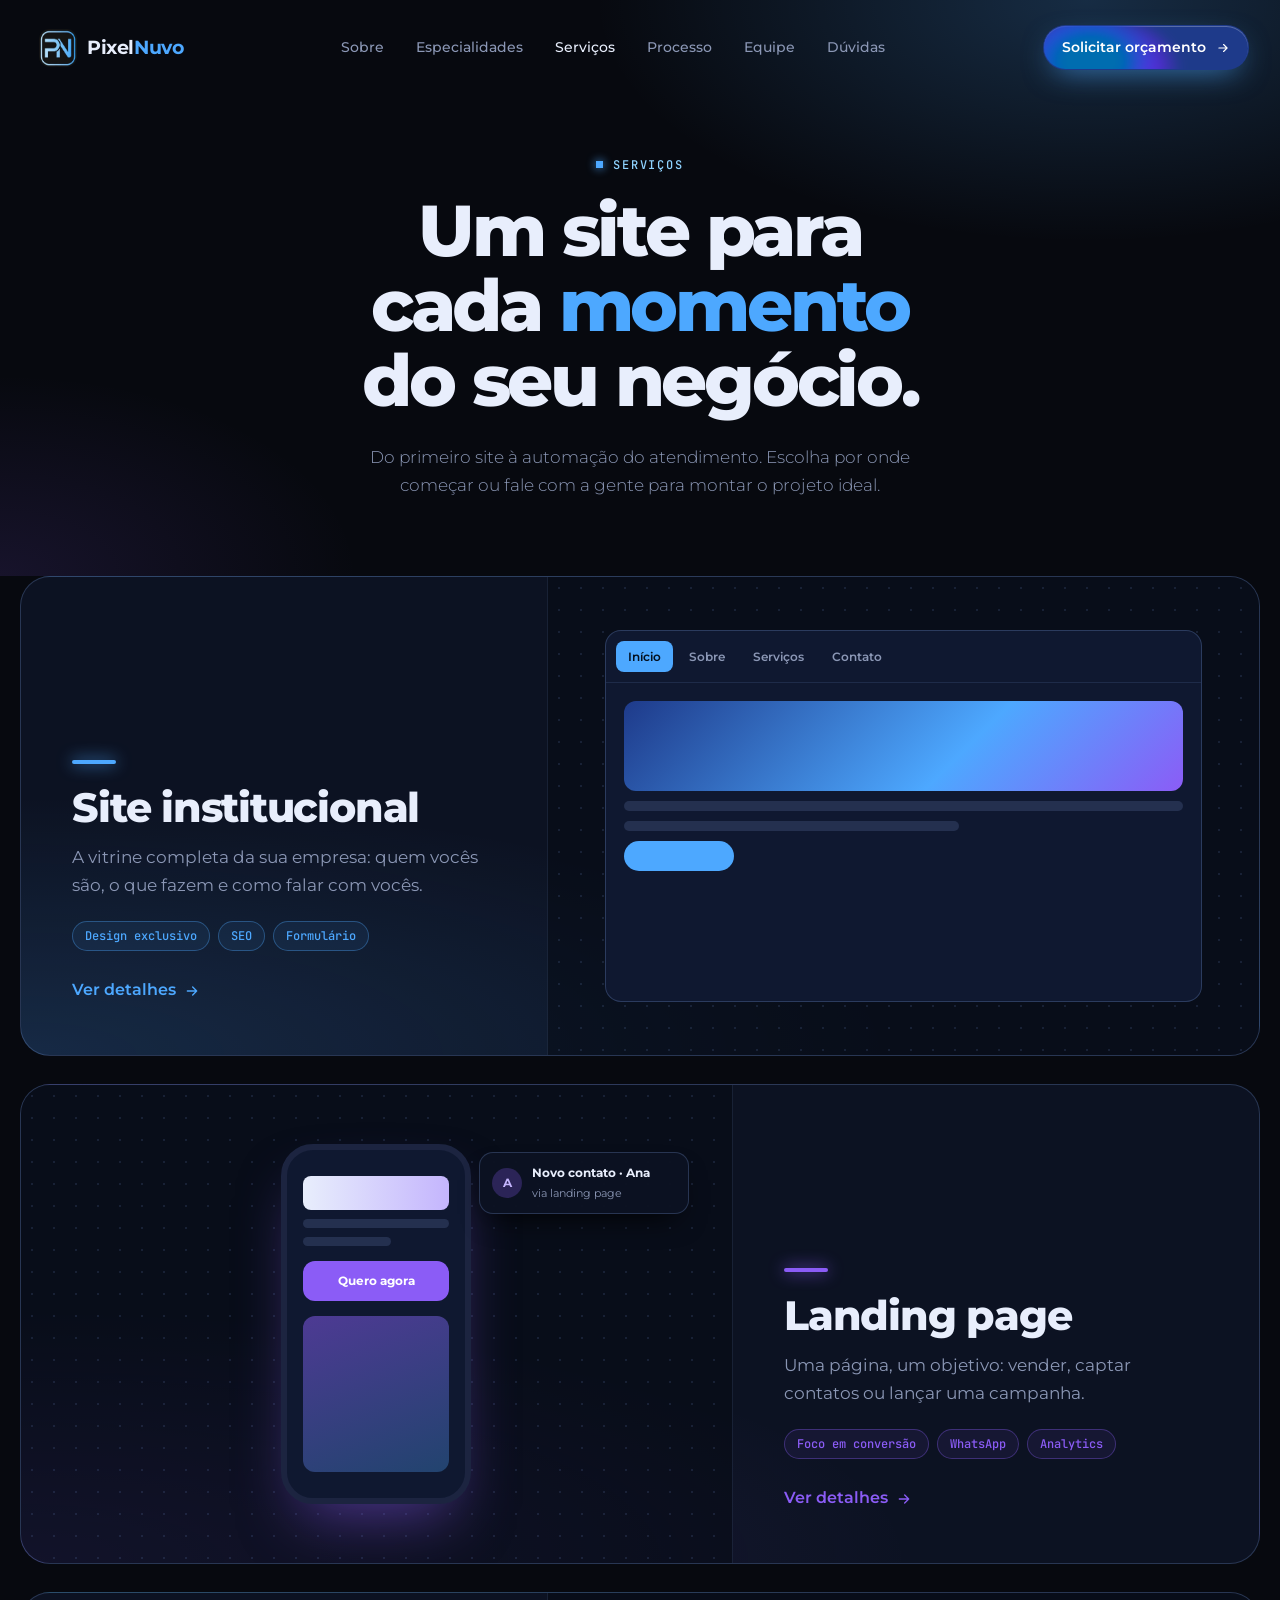
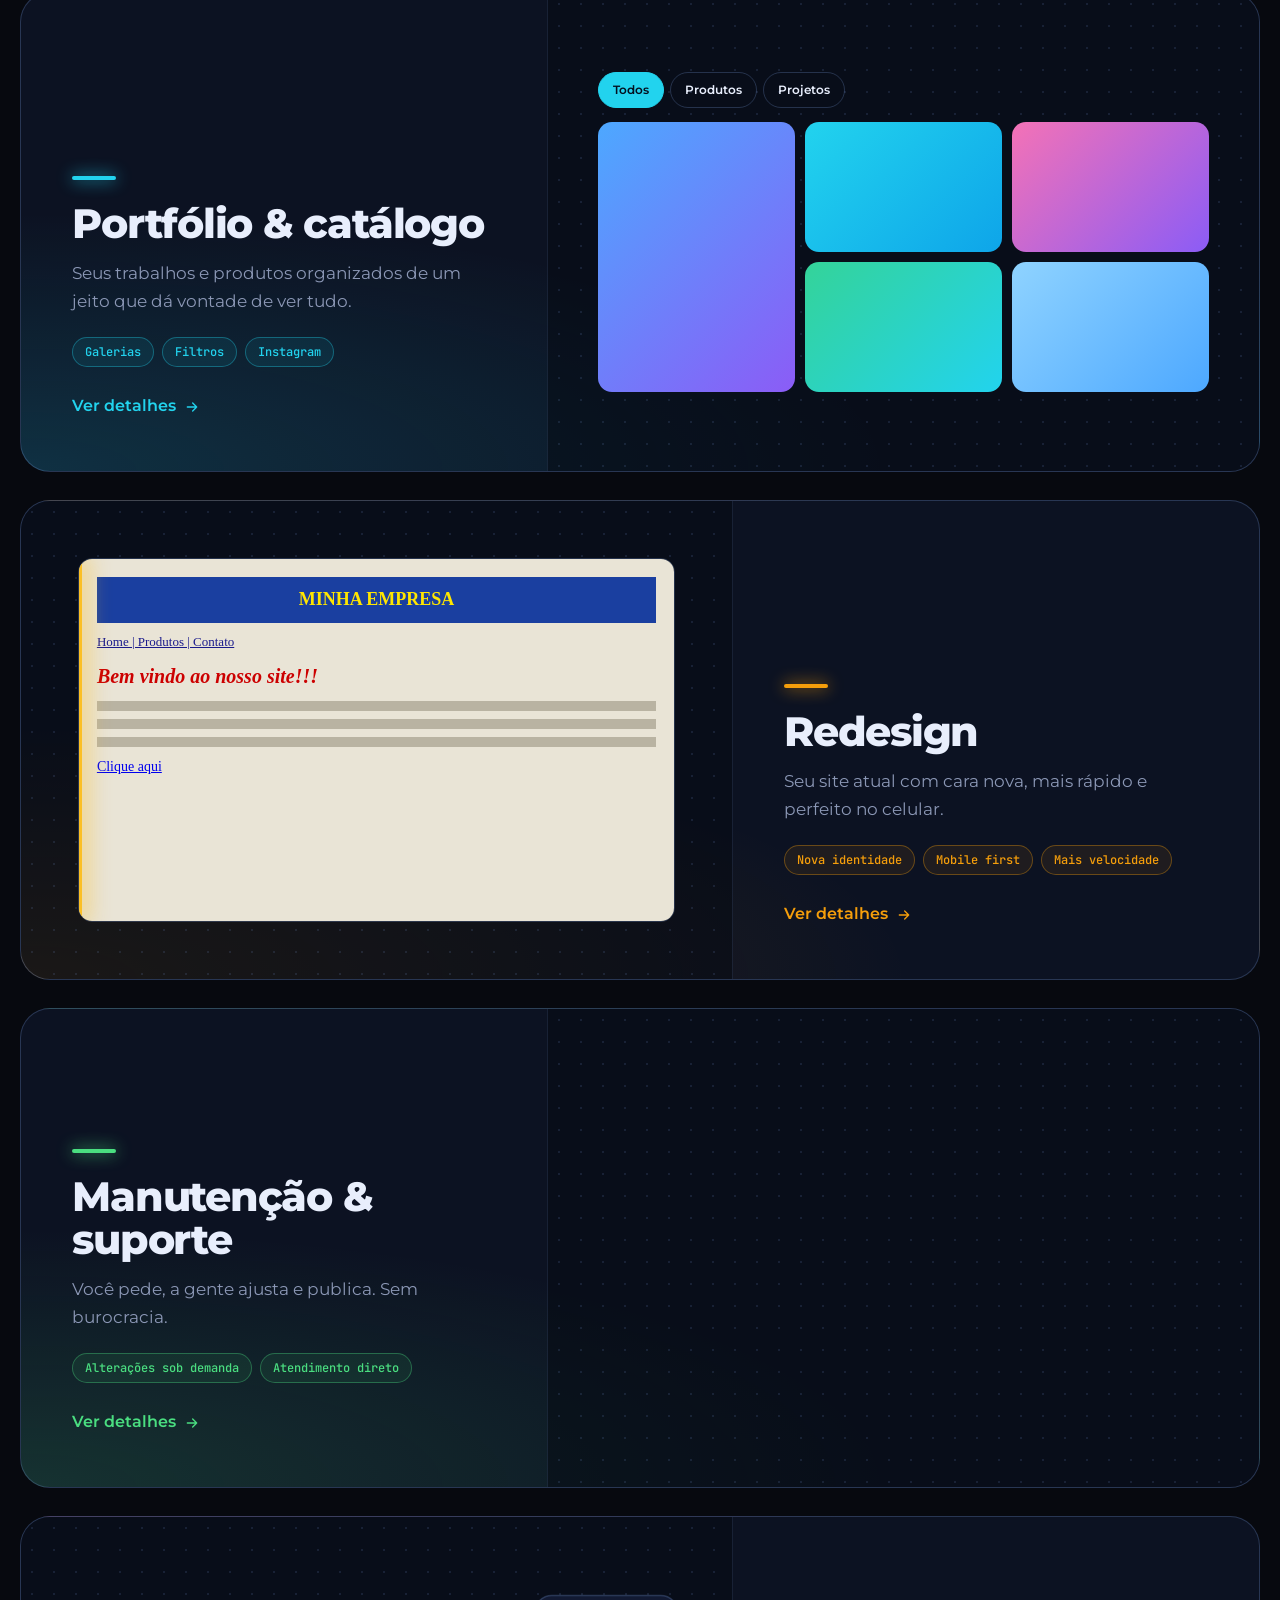
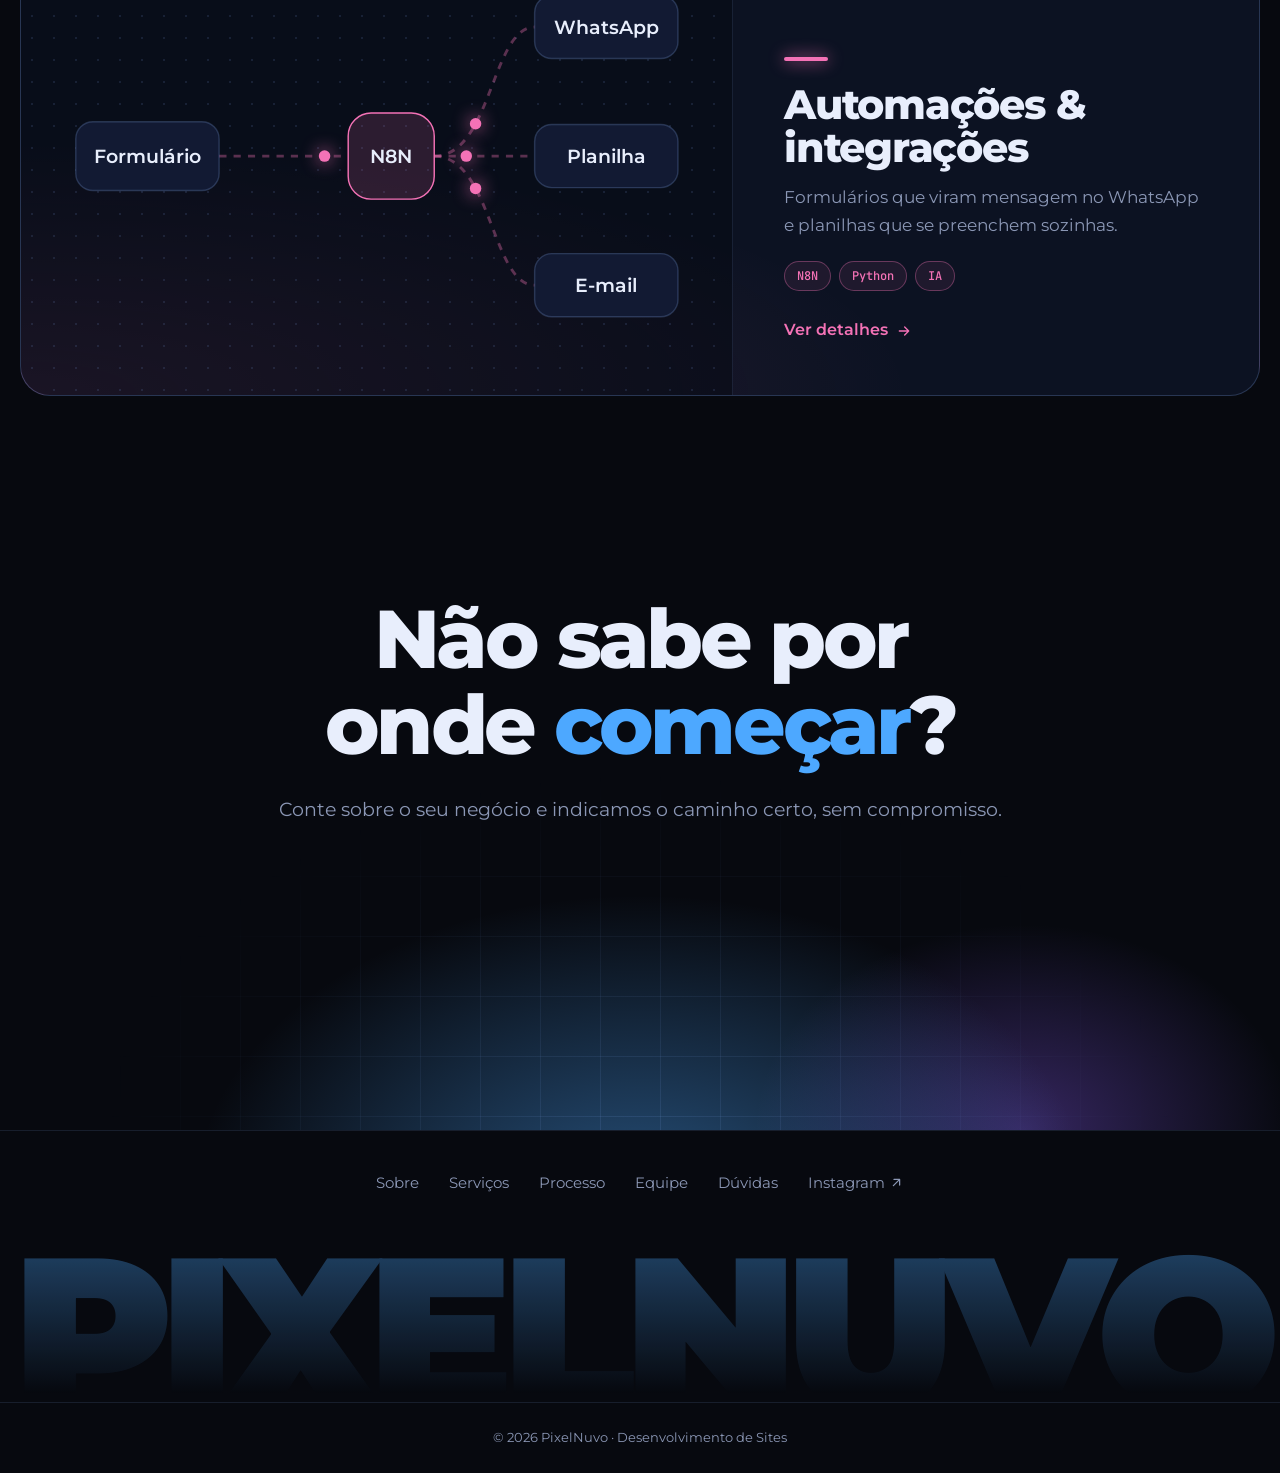
==== servicos.html @ 6c45d3da "paginas de serviços" ====
<!doctype html>
<html lang="pt-BR">
<head>
  <meta charset="utf-8">
  <meta name="viewport" content="width=device-width, initial-scale=1">
  <title>Serviços · PixelNuvo</title>
  <meta name="description" content="Sites institucionais, landing pages, portfólios, redesign, manutenção e automações. Conheça os serviços da PixelNuvo.">
  <meta name="theme-color" content="#07090f">
  <meta property="og:title" content="Serviços · PixelNuvo">
  <meta property="og:description" content="Sites institucionais, landing pages, portfólios, redesign, manutenção e automações. Conheça os serviços da PixelNuvo.">
  <link rel="icon" href="assets/logo.png">
  <link rel="preconnect" href="https://fonts.googleapis.com">
  <link rel="preconnect" href="https://fonts.gstatic.com" crossorigin>
  <link href="https://fonts.googleapis.com/css2?family=JetBrains+Mono:wght@400;500&family=Montserrat:wght@300;400;500;600;700;800;900&display=swap" rel="stylesheet">
  <link rel="stylesheet" href="styles.css">
</head>
<body>
  <svg width="0" height="0" style="position:absolute" aria-hidden="true">
    <symbol id="i-check" viewBox="0 0 24 24"><path fill="none" stroke="currentColor" stroke-width="2" stroke-linecap="round" stroke-linejoin="round" d="M20 6 9 17l-5-5"/></symbol>
    <symbol id="i-arrow" viewBox="0 0 24 24"><path fill="none" stroke="currentColor" stroke-width="2" stroke-linecap="round" stroke-linejoin="round" d="M5 12h14M13 6l6 6-6 6"/></symbol>
    <symbol id="i-external" viewBox="0 0 24 24"><path fill="none" stroke="currentColor" stroke-width="2" stroke-linecap="round" stroke-linejoin="round" d="M7 17 17 7M8 7h9v9"/></symbol>
  </svg>
  <div class="progress" aria-hidden="true"></div>
  <div class="cursor-glow" aria-hidden="true"></div>

  <!-- NAV -->
  <header class="nav" id="nav">
    <a href="index.html" class="brand" aria-label="PixelNuvo, início">
      <img src="assets/logo.png" alt="" width="40" height="40">
      <span>Pixel<b>Nuvo</b></span>
    </a>
    <nav class="nav__links" id="menu" aria-label="Principal">
      <a href="index.html#sobre">Sobre</a>
      <a href="index.html#especialidades">Especialidades</a>
      <a href="servicos.html" class="is-active" aria-current="page">Serviços</a>
      <a href="index.html#processo">Processo</a>
      <a href="index.html#equipe">Equipe</a>
      <a href="index.html#duvidas">Dúvidas</a>
      <a href="#contato" class="btn btn--sm btn--primary nav__cta-mobile">Solicitar orçamento</a>
    </nav>
    <a href="#contato" class="btn btn--sm btn--primary nav__cta magnetic">Solicitar orçamento <i aria-hidden="true"><svg class="ic" aria-hidden="true"><use href="#i-arrow"/></svg></i></a>
    <button class="nav__toggle" aria-label="Abrir menu" aria-expanded="false" aria-controls="menu"><span></span><span></span></button>
  </header>

  <main id="topo">
    <section class="page-hero page-hero--center">
      <div class="container">
        <p class="eyebrow" data-scramble>Serviços</p>
        <h1 class="page-hero__title">Um site para cada <span class="hl">momento</span> do seu negócio.</h1>
        <p class="page-hero__lead">Do primeiro site à automação do atendimento. Escolha por onde começar ou fale com a gente para montar o projeto ideal.</p>
      </div>
    </section>

    <section class="svc-list container" aria-label="Todos os serviços">
      <article class="svc reveal" style="--a:#4da8ff">
        <div class="svc__text">
          <h2 class="svc__name">Site institucional</h2>
          <p>A vitrine completa da sua empresa: quem vocês são, o que fazem e como falar com vocês.</p>
          <ul class="tags"><li>Design exclusivo</li><li>SEO</li><li>Formulário</li></ul>
          <a href="servicos/site-institucional.html" class="svc__link">Ver detalhes <svg class="ic" aria-hidden="true"><use href="#i-arrow"/></svg><span class="sr-only"> de Site institucional</span></a>
        </div>
        <div class="svc__viz">
          <div class="v-inst" data-p="0">
            <div class="v-inst__tabs"><button type="button">Início</button><button type="button">Sobre</button><button type="button">Serviços</button><button type="button">Contato</button></div>
            <div class="v-inst__pg pg0"><i class="big"></i><i></i><i class="s"></i><i class="btn"></i></div>
            <div class="v-inst__pg pg1"><i class="img"></i><div><i></i><i></i><i class="s"></i><i></i></div></div>
            <div class="v-inst__pg pg2"><i class="c"></i><i class="c"></i><i class="c"></i></div>
            <div class="v-inst__pg pg3"><div><i class="in"></i><i class="in"></i><i class="in ta"></i><i class="btn"></i></div><i class="map"><b></b></i></div>
          </div>
        </div>
      </article>

      <article class="svc reveal" style="--a:#8b5cf6">
        <div class="svc__text">
          <h2 class="svc__name">Landing page</h2>
          <p>Uma página, um objetivo: vender, captar contatos ou lançar uma campanha.</p>
          <ul class="tags"><li>Foco em conversão</li><li>WhatsApp</li><li>Analytics</li></ul>
          <a href="servicos/landing-page.html" class="svc__link">Ver detalhes <svg class="ic" aria-hidden="true"><use href="#i-arrow"/></svg><span class="sr-only"> de Landing page</span></a>
        </div>
        <div class="svc__viz">
          <div class="v-land">
            <div class="phone"><i class="big"></i><i></i><i class="s"></i><span class="cta">Quero agora</span><i class="img"></i></div>
            <div class="leads" aria-hidden="true"></div>
          </div>
        </div>
      </article>

      <article class="svc reveal" style="--a:#22d3ee">
        <div class="svc__text">
          <h2 class="svc__name">Portfólio &amp; catálogo</h2>
          <p>Seus trabalhos e produtos organizados de um jeito que dá vontade de ver tudo.</p>
          <ul class="tags"><li>Galerias</li><li>Filtros</li><li>Instagram</li></ul>
          <a href="servicos/portfolio-catalogo.html" class="svc__link">Ver detalhes <svg class="ic" aria-hidden="true"><use href="#i-arrow"/></svg><span class="sr-only"> de Portfólio &amp; catálogo</span></a>
        </div>
        <div class="svc__viz">
          <div class="v-port" data-f="all">
            <div class="v-port__filters"><button type="button" data-f="all">Todos</button><button type="button" data-f="prod">Produtos</button><button type="button" data-f="proj">Projetos</button></div>
            <div class="v-port__grid">
              <i data-c="prod" style="--g:linear-gradient(135deg,#4da8ff,#8b5cf6)"></i>
              <i data-c="proj" style="--g:linear-gradient(135deg,#22d3ee,#0ea5e9)"></i>
              <i data-c="prod" style="--g:linear-gradient(135deg,#f472b6,#8b5cf6)"></i>
              <i data-c="proj" style="--g:linear-gradient(135deg,#34d399,#22d3ee)"></i>
              <i data-c="proj" style="--g:linear-gradient(135deg,#8fd3ff,#4da8ff)"></i>
              <i data-c="prod" style="--g:linear-gradient(135deg,#fbbf24,#f472b6)"></i>
            </div>
          </div>
        </div>
      </article>

      <article class="svc reveal" style="--a:#f59e0b">
        <div class="svc__text">
          <h2 class="svc__name">Redesign</h2>
          <p>Seu site atual com cara nova, mais rápido e perfeito no celular.</p>
          <ul class="tags"><li>Nova identidade</li><li>Mobile first</li><li>Mais velocidade</li></ul>
          <a href="servicos/redesign.html" class="svc__link">Ver detalhes <svg class="ic" aria-hidden="true"><use href="#i-arrow"/></svg><span class="sr-only"> de Redesign</span></a>
        </div>
        <div class="svc__viz">
          <div class="v-rd">
            <div class="v-rd__old"><b>MINHA EMPRESA</b><u>Home | Produtos | Contato</u><em>Bem vindo ao nosso site!!!</em><i></i><i></i><i></i><span>Clique aqui</span></div>
            <div class="v-rd__new"><b>Minha Empresa</b><strong>Qualidade que<br>se vê.</strong><i></i><i class="s"></i><span>Fale conosco <svg class="ic" aria-hidden="true"><use href="#i-arrow"/></svg></span><div class="v-rd__cards"><i></i><i></i><i></i></div></div>
            <div class="v-rd__line"></div>
          </div>
        </div>
      </article>

      <article class="svc reveal" style="--a:#4ade80">
        <div class="svc__text">
          <h2 class="svc__name">Manutenção &amp; suporte</h2>
          <p>Você pede, a gente ajusta e publica. Sem burocracia.</p>
          <ul class="tags"><li>Alterações sob demanda</li><li>Atendimento direto</li></ul>
          <a href="servicos/manutencao-suporte.html" class="svc__link">Ver detalhes <svg class="ic" aria-hidden="true"><use href="#i-arrow"/></svg><span class="sr-only"> de Manutenção &amp; suporte</span></a>
        </div>
        <div class="svc__viz">
          <div class="v-chat">
            <div class="m m--in" style="--d:0s">Oi! Consegue trocar o telefone do rodapé?</div>
            <div class="m m--typing" style="--d:1.2s"><span class="typing"><i></i><i></i><i></i></span></div>
            <div class="m m--out" style="--d:2.4s">Claro! Já estou ajustando por aqui.</div>
            <div class="m m--sys" style="--d:4s"><svg class="ic" aria-hidden="true"><use href="#i-check"/></svg> Alteração publicada no site</div>
            <div class="m m--in" style="--d:5.4s">Perfeito, obrigado!</div>
          </div>
        </div>
      </article>

      <article class="svc reveal" style="--a:#f472b6">
        <div class="svc__text">
          <h2 class="svc__name">Automações &amp; integrações</h2>
          <p>Formulários que viram mensagem no WhatsApp e planilhas que se preenchem sozinhas.</p>
          <ul class="tags"><li>N8N</li><li>Python</li><li>IA</li></ul>
          <a href="servicos/automacoes-integracoes.html" class="svc__link">Ver detalhes <svg class="ic" aria-hidden="true"><use href="#i-arrow"/></svg><span class="sr-only"> de Automações &amp; integrações</span></a>
        </div>
        <div class="svc__viz">
          <svg class="v-auto" viewBox="0 0 440 300" aria-hidden="true">
            <path id="w1" d="M110 150 C160 150 160 150 200 150"/>
            <path id="w2" d="M260 150 C300 150 300 60 330 60"/>
            <path id="w3" d="M260 150 H330"/>
            <path id="w4" d="M260 150 C300 150 300 240 330 240"/>
            <circle r="4"><animateMotion dur="1.2s" repeatCount="indefinite"><mpath href="#w1"/></animateMotion></circle>
            <circle r="4"><animateMotion dur="1.2s" begin=".6s" repeatCount="indefinite"><mpath href="#w2"/></animateMotion></circle>
            <circle r="4"><animateMotion dur="1.2s" begin=".6s" repeatCount="indefinite"><mpath href="#w3"/></animateMotion></circle>
            <circle r="4"><animateMotion dur="1.2s" begin=".6s" repeatCount="indefinite"><mpath href="#w4"/></animateMotion></circle>
            <g class="node"><rect x="10" y="126" width="100" height="48" rx="12"/><text x="60" y="155">Formulário</text></g>
            <g class="node node--hub"><rect x="200" y="120" width="60" height="60" rx="16"/><text x="230" y="155">N8N</text></g>
            <g class="node"><rect x="330" y="38" width="100" height="44" rx="12"/><text x="380" y="65">WhatsApp</text></g>
            <g class="node"><rect x="330" y="128" width="100" height="44" rx="12"/><text x="380" y="155">Planilha</text></g>
            <g class="node"><rect x="330" y="218" width="100" height="44" rx="12"/><text x="380" y="245">E-mail</text></g>
          </svg>
        </div>
      </article>
    </section>

    <!-- CTA -->
    <section class="cta" id="contato">
      <div class="cta__glow" aria-hidden="true"></div>
      <div class="container cta__inner">
        <h2 class="cta__title reveal">Não sabe por onde <span class="hl">começar</span>?</h2>
        <p class="cta__lead reveal">Conte sobre o seu negócio e indicamos o caminho certo, sem compromisso.</p>
        <div class="hero__ctas reveal">
          <a href="https://ig.me/m/pixel_nuvo" target="_blank" rel="noopener" class="btn btn--primary btn--lg magnetic">Solicitar orçamento <i aria-hidden="true"><svg class="ic" aria-hidden="true"><use href="#i-arrow"/></svg></i></a>
          <a href="https://www.instagram.com/pixel_nuvo/" target="_blank" rel="noopener" class="btn btn--ghost btn--lg">@pixel_nuvo</a>
        </div>
      </div>
    </section>
  </main>

  <footer class="footer">
    <nav class="footer__nav" aria-label="Rodapé">
      <a href="index.html#sobre">Sobre</a><a href="servicos.html">Serviços</a><a href="index.html#processo">Processo</a><a href="index.html#equipe">Equipe</a><a href="index.html#duvidas">Dúvidas</a>
      <a href="https://www.instagram.com/pixel_nuvo/" target="_blank" rel="noopener">Instagram <svg class="ic" aria-hidden="true"><use href="#i-external"/></svg></a>
    </nav>
    <div class="footer__word" aria-hidden="true">PIXELNUVO</div>
    <p class="footer__copy">© <span class="year"></span> PixelNuvo · Desenvolvimento de Sites</p>
  </footer>

  <script src="common.js"></script>
</body>
</html>
---- styles.css ----
:root {
  --bg: #07090f;
  --bg-2: #0b0f1c;
  --card: rgba(18, 24, 42, .55);
  --line: rgba(140, 180, 255, .12);
  --line-2: rgba(140, 180, 255, .22);
  --text: #e8eefc;
  --muted: #8b97b5;
  --blue: #4da8ff;
  --sky: #8fd3ff;
  --violet: #8b5cf6;
  --grad: linear-gradient(95deg, #4da8ff, #6d7cff 55%, #8b5cf6);
  --ease: cubic-bezier(.2, .8, .2, 1);
  --radius: 22px;
  --sans: "Montserrat", system-ui, sans-serif;
  --mono: "JetBrains Mono", ui-monospace, monospace;
}

*, *::before, *::after { box-sizing: border-box; }
html { scroll-behavior: smooth; scroll-padding-top: 90px; }
body {
  margin: 0;
  background: var(--bg);
  color: var(--text);
  font: 400 16px/1.65 var(--sans);
  -webkit-font-smoothing: antialiased;
  overflow-x: clip;
}
img { max-width: 100%; display: block; }
a { color: inherit; text-decoration: none; }
h1, h2, h3, h4, h5 { margin: 0; line-height: 1.05; letter-spacing: -.03em; }
p { margin: 0; }
ul, ol { margin: 0; padding: 0; list-style: none; }
button { font: inherit; color: inherit; }
::selection { background: var(--blue); color: var(--bg); }
:focus-visible { outline: 2px solid var(--sky); outline-offset: 3px; border-radius: 6px; }

.container { width: min(1240px, 100% - 40px); margin-inline: auto; }
.hl { color: var(--blue); }
.ic { width: 1em; height: 1em; flex: none; vertical-align: -.14em; }
.link { color: var(--sky); border-bottom: 1px solid currentColor; }
.sr-only { position: absolute; width: 1px; height: 1px; overflow: hidden; clip-path: inset(50%); white-space: nowrap; }

.eyebrow {
  display: inline-flex; align-items: center; gap: 10px;
  font: 500 12px/1 var(--mono); letter-spacing: .16em; text-transform: uppercase;
  color: var(--sky); margin-bottom: 22px;
}
.eyebrow::before { content: ""; width: 7px; height: 7px; background: var(--blue); box-shadow: 0 0 10px var(--blue); }

.h2 { font-size: clamp(34px, 5vw, 68px); font-weight: 800; text-wrap: balance; }
.section { padding: clamp(90px, 11vw, 150px) 0; position: relative; }
.section__head { text-align: center; margin-bottom: clamp(44px, 6vw, 72px); }
.section__sub { color: var(--muted); font-size: 18px; margin: 18px auto 0; max-width: 52ch; }

/* ---------- Buttons ---------- */
.btn {
  --pad: 14px 24px;
  display: inline-flex; align-items: center; gap: 10px;
  padding: var(--pad); border-radius: 999px;
  font-weight: 600; font-size: 15px;
  border: 1px solid transparent; white-space: nowrap; cursor: pointer;
  transition: transform .35s var(--ease), box-shadow .35s var(--ease), background .3s, border-color .3s;
}
.btn i { display: inline-flex; font-style: normal; transition: transform .35s var(--ease); }
.btn:hover i { transform: translateX(4px); }
.btn--sm { --pad: 10px 18px; font-size: 14px; }
.btn--lg { --pad: 18px 30px; font-size: 16px; }
.btn--primary { background: var(--grad); color: #fff; box-shadow: 0 10px 30px -10px rgba(77, 168, 255, .7), inset 0 1px 0 rgba(255, 255, 255, .25); }
.btn--primary:hover { box-shadow: 0 16px 44px -10px rgba(109, 124, 255, .9), inset 0 1px 0 rgba(255, 255, 255, .3); }
/* lava lamp: soft color blobs drifting inside the button */
.btn--primary { position: relative; overflow: hidden; isolation: isolate; background: #1e3a8a; }
.btn--primary::before {
  content: ""; position: absolute; inset: -30% -10%; z-index: -1; pointer-events: none;
  background:
    radial-gradient(closest-side, #0369a1 45%, transparent),
    radial-gradient(closest-side, #6d28d9 45%, transparent),
    radial-gradient(closest-side, #1d4ed8 45%, transparent),
    radial-gradient(closest-side, #7c3aed 45%, transparent),
    radial-gradient(closest-side, #1e40af 45%, transparent);
  background-size: 55% 140%, 65% 160%, 50% 150%, 45% 130%, 60% 170%;
  background-repeat: no-repeat;
  filter: blur(5px) saturate(1.2);
  animation: lava 7s ease-in-out infinite alternate;
}
.btn--primary:hover::before { filter: blur(5px) saturate(1.5); }
@keyframes lava {
  0%   { background-position: 0% 10%,   100% 90%, 40% 100%, 90% 0%,   10% 90%; }
  25%  { background-position: 35% 90%,  70% 10%,  0% 30%,   60% 100%, 90% 20%; }
  50%  { background-position: 80% 30%,  10% 70%,  60% 0%,   20% 60%,  50% 100%; }
  75%  { background-position: 55% 100%, 40% 0%,   100% 70%, 0% 20%,   20% 10%; }
  100% { background-position: 100% 60%, 0% 40%,   30% 90%,  100% 80%, 70% 0%; }
}
/* solid fill so the pixel field behind never shows through (same treatment as the picker) */
.btn--ghost { border-color: var(--line-2); background: #0c1222; }
.btn--ghost:hover { background: #142347; border-color: var(--blue); color: var(--sky); transform: translateY(-2px); box-shadow: 0 10px 26px -10px rgba(77, 168, 255, .6); }

/* ---------- Progress + cursor ---------- */
.progress { position: fixed; inset: 0 0 auto; height: 3px; z-index: 100; background: var(--grad); transform-origin: left; transform: scaleX(var(--p, 0)); }
.cursor-glow {
  position: fixed; left: 0; top: 0; z-index: 0; pointer-events: none;
  width: 520px; height: 520px; margin: -260px 0 0 -260px; border-radius: 50%;
  background: radial-gradient(circle, rgba(77, 168, 255, .09), transparent 60%);
  transform: translate3d(var(--cx, -999px), var(--cy, -999px), 0);
}
@media (hover: none) { .cursor-glow { display: none; } }

/* ---------- Nav ---------- */
.nav {
  position: fixed; top: 14px; left: 50%; z-index: 50; transform: translateX(-50%);
  width: min(1240px, 100% - 24px);
  display: flex; align-items: center; justify-content: space-between; gap: 20px;
  padding: 10px 10px 10px 18px; border: 1px solid transparent; border-radius: 999px;
  transition: background .4s, border-color .4s;
}
.nav.is-scrolled { background: rgba(10, 14, 26, .75); border-color: var(--line); backdrop-filter: blur(16px) saturate(1.4); }
.brand { display: inline-flex; align-items: center; gap: 10px; font-weight: 700; font-size: 19px; letter-spacing: -.02em; }
.brand img { width: 38px; height: 38px; border-radius: 10px; mix-blend-mode: screen; }
.brand b { color: var(--blue); font-weight: 700; }
.nav__links { display: flex; gap: 4px; }
.nav__links a:not(.btn) { padding: 8px 14px; border-radius: 999px; font-size: 14px; font-weight: 500; color: var(--muted); transition: color .25s, background .25s; }
.nav__links a:not(.btn):hover, .nav__links a.is-active { color: var(--text); }
.nav__links a:not(.btn):hover { background: rgba(255, 255, 255, .05); }
.nav__cta-mobile, .nav__toggle { display: none; }

/* ---------- Hero ---------- */
.hero { position: relative; padding: 150px 0 clamp(80px, 10vw, 140px); overflow: hidden; isolation: isolate; }
.hero__pixels { position: absolute; inset: 0; width: 100%; height: 100%; z-index: -1; mask-image: radial-gradient(ellipse 70% 55% at 50% 30%, #000 30%, transparent 80%); }
.blob { position: absolute; z-index: -2; border-radius: 50%; filter: blur(30px); will-change: transform; }
.blob--tr { width: 560px; height: 560px; right: -260px; top: -260px; opacity: .5; background: radial-gradient(circle at 35% 65%, #8fd3ff, #3b82f6 45%, #1e3a8a 70%, transparent 72%); animation: float 14s ease-in-out infinite; }
.blob--bl { width: 620px; height: 620px; left: -320px; top: 520px; opacity: .4; background: radial-gradient(circle at 60% 30%, #8fd3ff, #2563eb 40%, #312e81 65%, transparent 70%); animation: float 18s ease-in-out infinite reverse; }
@keyframes float { 50% { transform: translate(30px, 40px) scale(1.06); } }

.circuit { position: absolute; top: 0; z-index: -1; width: min(48vw, 780px); aspect-ratio: 600 / 900; mask-image: radial-gradient(ellipse 110% 95% at 100% 0%, #000 45%, transparent 88%); }
.circuit--r { right: 0; }
.circuit--l { left: 0; top: 90px; transform: scaleX(-1); }
.circuit__traces path { stroke: rgba(77, 168, 255, .22); stroke-width: 1.2; }
.circuit .pulse { fill: none; stroke: var(--sky); stroke-width: 2; stroke-linecap: round; filter: drop-shadow(0 0 5px var(--blue)); }
.circuit .node { fill: #0a0e1a; stroke: rgba(77, 168, 255, .4); stroke-width: 1.5; }

.hero__head { text-align: center; }
@keyframes blinkPix { 50% { opacity: .3; } }
.hero__title { font-size: clamp(34px, 5.6vw, 90px); font-weight: 800; line-height: 1; letter-spacing: -.045em; text-transform: uppercase; }
.line { display: block; overflow: hidden; padding-bottom: .08em; }
.line > span { display: inline-block; transform: translateY(110%); animation: rise 1s var(--ease) forwards; }
.line:nth-child(2) > span { animation-delay: .12s; }
@keyframes rise { to { transform: none; } }
.caret { display: inline-block; width: .42em; height: .74em; margin-left: .08em; background: var(--blue); box-shadow: 0 0 18px var(--blue); animation: blinkPix 1s steps(2) infinite; }
.hero__lead { margin: 28px auto 36px; max-width: 54ch; color: var(--muted); font-size: clamp(16px, 1.4vw, 19px); font-weight: 300; }
.hero__lead, .hero__ctas, .hero__stage { opacity: 0; animation: fadeUp .9s var(--ease) forwards; }
.hero__lead { animation-delay: .4s; }
.hero__ctas { animation-delay: .55s; }
.hero__stage { animation-delay: .75s; }
@keyframes fadeUp { from { opacity: 0; transform: translateY(20px); } to { opacity: 1; transform: none; } }
.hero__ctas { display: flex; flex-wrap: wrap; justify-content: center; gap: 14px; }

.hero__stage { margin-top: clamp(60px, 8vw, 90px); }
.picker { display: flex; flex-wrap: wrap; justify-content: center; align-items: center; gap: 8px; padding: 0 16px; }
.picker > span { color: var(--muted); font-size: 14px; margin-right: 6px; }
.picker button {
  padding: 9px 16px; border-radius: 999px; border: 1px solid var(--line-2); background: #0c1222;
  font-size: 14px; font-weight: 600; cursor: pointer;
  transition: background .3s, border-color .3s, color .3s, transform .3s var(--ease), box-shadow .3s;
}
/* solid fill so the pixel field behind never shows through the button */
.picker button:hover { background: #142347; border-color: var(--blue); color: var(--sky); transform: translateY(-2px); box-shadow: 0 8px 20px -8px rgba(77, 168, 255, .6); }
.picker button[aria-pressed="true"] { background: var(--blue); border-color: var(--blue); color: #04101f; box-shadow: 0 8px 24px -8px rgba(77, 168, 255, .8); }

.showcase { position: relative; width: min(1100px, 100% - 32px); margin: 30px auto 0; perspective: 1600px; }
.browser {
  border-radius: 18px; overflow: hidden;
  background: #0c1222; border: 1px solid var(--line-2);
  box-shadow: 0 50px 140px -40px rgba(77, 168, 255, .55), 0 0 0 1px rgba(255, 255, 255, .03) inset;
  transform-origin: 50% 0;
  transform: rotateX(calc((1 - var(--hp, 0)) * 26deg)) scale(calc(.9 + var(--hp, 0) * .1));
}
.browser__bar { display: flex; align-items: center; gap: 7px; padding: 13px 16px; border-bottom: 1px solid var(--line); background: #0c1222; }
.browser__bar > span { width: 11px; height: 11px; border-radius: 50%; }
.browser__bar > span:nth-child(1) { background: #ff5f57; }
.browser__bar > span:nth-child(2) { background: #febc2e; }
.browser__bar > span:nth-child(3) { background: #28c840; }
.browser__url { flex: 1; margin-left: 12px; padding: 6px 12px; border-radius: 8px; background: rgba(255, 255, 255, .05); font: 12px var(--mono); color: var(--muted); overflow: hidden; white-space: nowrap; }
.browser__url .ic { width: 11px; height: 11px; margin-right: 6px; vertical-align: -1px; color: #4ade80; }
.art:not([data-stage="3"]) .art__lock { display: none; }
.browser__url b { font-weight: 400; }

/* demo site themes */
.demo {
  --d-bg: #0e1426; --d-fg: #e8eefc; --d-muted: #7d8bb0; --d-accent: #4da8ff; --d-card: #151d36; --d-font: var(--sans);
  --d-art: radial-gradient(circle at 30% 30%, #8fd3ff 0 12%, transparent 13%), radial-gradient(circle at 65% 60%, #8b5cf6 0 24%, transparent 25%), linear-gradient(135deg, #1e3a8a, #0e1426);
  background: var(--d-bg); color: var(--d-fg);
  padding: clamp(16px, 2.4vw, 28px) clamp(18px, 3vw, 40px) clamp(20px, 3vw, 40px);
  transition: background-color .6s, color .6s;
}
.demo[data-biz="restaurante"] { --d-bg: #1a120d; --d-fg: #f7ede2; --d-muted: #b89d86; --d-accent: #e8833a; --d-card: #251a12; --d-font: Georgia, serif;
  --d-art: radial-gradient(circle at 50% 52%, #f7e3c4 0 20%, #e8833a 21% 27%, #f7e3c4 28% 33%, transparent 34%), radial-gradient(circle at 80% 20%, #6b8e23 0 5%, transparent 6%), linear-gradient(160deg, #3a2417, #1a120d); }
.demo[data-biz="clinica"] { --d-bg: #f3fbfa; --d-fg: #0f2e2c; --d-muted: #5f7f7c; --d-accent: #0fa596; --d-card: #ffffff;
  --d-art: radial-gradient(circle at 35% 40%, #99f6e4 0 22%, transparent 23%), radial-gradient(circle at 70% 65%, #5eead4 0 18%, transparent 19%), linear-gradient(135deg, #ccfbf1, #e0f2fe); }
.demo[data-biz="advocacia"] { --d-bg: #0d1424; --d-fg: #efe9dc; --d-muted: #9aa3b5; --d-accent: #c9a45c; --d-card: #151e33; --d-font: Georgia, serif;
  --d-art: repeating-linear-gradient(90deg, #c9a45c33 0 14px, transparent 14px 34px), linear-gradient(180deg, #1c2640, #0d1424); }
.demo[data-biz="loja"] { --d-bg: #fff5f8; --d-fg: #3a1026; --d-muted: #9b6b82; --d-accent: #e0457b; --d-card: #ffffff;
  --d-art: radial-gradient(circle at 40% 45%, #fbcfe8 0 26%, transparent 27%), radial-gradient(circle at 68% 62%, #fda4af 0 20%, transparent 21%), linear-gradient(135deg, #ffe4ec, #fff1e6); }
.demo * { transition: background-color .6s, color .6s, border-color .6s, opacity .25s; }
.demo.is-swapping [data-k], .demo.is-swapping .demo__art { opacity: 0; }
.demo__nav { display: flex; align-items: center; gap: clamp(10px, 2vw, 26px); font-size: 13px; }
.demo__logo { font: 700 clamp(14px, 1.6vw, 19px) var(--d-font); margin-right: auto; }
.demo__nav i { font-style: normal; color: var(--d-muted); }
.demo__btn { padding: 8px 14px; border-radius: 999px; background: var(--d-accent); color: #fff; font-weight: 600; font-size: 12px; white-space: nowrap; }
.demo__btn--lg { display: inline-block; margin-top: 22px; padding: 12px 22px; font-size: 14px; }
.demo__hero { display: grid; grid-template-columns: 1.1fr .9fr; gap: clamp(20px, 4vw, 48px); align-items: center; margin: clamp(26px, 4vw, 50px) 0; }
.demo__hero small { color: var(--d-accent); font-size: 12px; font-weight: 700; letter-spacing: .12em; text-transform: uppercase; }
.demo__hero h3 { font: 700 clamp(24px, 3.9vw, 52px)/1.04 var(--d-font); letter-spacing: -.02em; margin: 10px 0 14px; }
.demo__hero p { color: var(--d-muted); font-size: clamp(13px, 1.3vw, 16px); max-width: 40ch; }
.demo__art { aspect-ratio: 4 / 3.2; border-radius: 20px; background: var(--d-art); }
.demo__cards { display: grid; grid-template-columns: repeat(3, 1fr); gap: 14px; }
.demo__cards div { background: var(--d-card); border-radius: 14px; padding: 12px; box-shadow: 0 1px 0 rgba(0, 0, 0, .05); }
.demo__cards span { display: block; height: clamp(40px, 5vw, 70px); border-radius: 10px; margin-bottom: 10px; background: color-mix(in srgb, var(--d-accent) 22%, transparent); }
.demo__cards b { font-size: 13px; font-weight: 600; }

.toast {
  position: absolute; right: -28px; bottom: 22%; z-index: 2;
  display: flex; align-items: center; gap: 12px; padding: 12px 18px 12px 12px; border-radius: 16px;
  background: rgba(12, 18, 34, .92); border: 1px solid var(--line-2); backdrop-filter: blur(12px);
  box-shadow: 0 24px 50px -20px rgba(0, 0, 0, .9);
  opacity: 0; transform: translateY(16px) scale(.96); transition: opacity .4s, transform .5s var(--ease);
}
.toast.show { opacity: 1; transform: none; }
.toast__icon { display: grid; place-items: center; width: 36px; height: 36px; border-radius: 10px; background: rgba(74, 222, 128, .15); color: #4ade80; }
.toast__icon .ic { width: 18px; height: 18px; }
.toast b { display: block; font-size: 14px; }
.toast small { color: var(--muted); font-size: 12px; }

/* ---------- Reveal ---------- */
.reveal { opacity: 0; transform: translateY(36px); transition: opacity .9s var(--ease) var(--rd, 0s), transform .9s var(--ease) var(--rd, 0s); }
.reveal.is-in { opacity: 1; transform: none; }

/* ---------- Statement ---------- */
.statement { padding: clamp(110px, 15vw, 190px) 0 clamp(70px, 9vw, 110px); text-align: center; border-top: 1px solid var(--line); }
.statement__text { font-size: clamp(30px, 4.6vw, 64px); font-weight: 700; line-height: 1.15; letter-spacing: -.035em; max-width: 1100px; margin: 0 auto; text-wrap: balance; }
.statement__text .w { color: #222b45; transition: color .4s; }
.statement__text .w.on { color: var(--text); }

/* ---------- Compromissos ---------- */
.values { border-top: 1px solid var(--line); }
.value { position: relative; border-bottom: 1px solid var(--line); overflow: hidden; }
.value::before { content: ""; position: absolute; inset: 0; background: linear-gradient(90deg, rgba(77, 168, 255, .08), rgba(139, 92, 246, .06)); transform: scaleX(0); transform-origin: left; transition: transform .6s var(--ease); }
.value:hover::before { transform: none; }
.value__in { position: relative; display: grid; grid-template-columns: 110px 1fr minmax(0, 340px); align-items: center; gap: 30px; padding: clamp(26px, 3.4vw, 44px) 0; }
.value__label { font: 500 13px var(--mono); letter-spacing: .14em; text-transform: uppercase; color: var(--blue); }
/* the word fills with the brand gradient, left to right, when it scrolls in */
.value__word {
  justify-self: start; white-space: nowrap;
  font-size: clamp(34px, 6.4vw, 96px); font-weight: 800; letter-spacing: -.045em; line-height: 1.05; padding-bottom: .06em;
  color: transparent; -webkit-background-clip: text; background-clip: text;
  background-image: linear-gradient(90deg, #8fd3ff, #4da8ff 45%, #8b5cf6), linear-gradient(#222b45, #222b45);
  background-size: 0% 100%, 100% 100%; background-repeat: no-repeat;
  transition: background-size 1.3s var(--ease) .3s;
}
.value.is-in .value__word { background-size: 100% 100%, 100% 100%; }
.value p { color: var(--muted); font-size: 16px; opacity: 0; transform: translateX(20px); transition: opacity .6s .8s, transform .6s var(--ease) .8s; }
.value.is-in p { opacity: 1; transform: none; }

/* ---------- Bento ---------- */
.spot { position: relative; overflow: hidden; }
.spot::before { content: ""; position: absolute; inset: 0; pointer-events: none; opacity: 0; transition: opacity .4s; background: radial-gradient(400px circle at var(--mx, 50%) var(--my, 50%), rgba(77, 168, 255, .16), transparent 60%); }
.spot:hover::before { opacity: 1; }
.bento { display: grid; grid-template-columns: repeat(3, 1fr); gap: 18px; }
.card { padding: 28px; border-radius: var(--radius); background: var(--card); border: 1px solid var(--line); transition: border-color .4s, opacity .9s var(--ease) var(--rd, 0s), transform .9s var(--ease) var(--rd, 0s); }
.card:hover { border-color: var(--line-2); }
.card h3 { font-size: 22px; font-weight: 700; margin-bottom: 8px; }
.card p { color: var(--muted); font-size: 15px; }
.card--wide { grid-column: span 2; }
.card__viz { height: 150px; margin-bottom: 26px; border-radius: 14px; background: rgba(5, 8, 16, .6); border: 1px solid var(--line); position: relative; overflow: hidden; display: grid; place-items: center; }

.viz-design { display: flex; align-items: center; justify-content: flex-start; gap: 10px; padding: 0 24px; }
.viz-design > span { width: 30px; height: 30px; border-radius: 50%; background: var(--c); box-shadow: 0 0 0 3px rgba(255, 255, 255, .05); transition: transform .4s var(--ease); }
.card:hover .viz-design > span { transform: translateY(-6px); }
.card:hover .viz-design > span:nth-child(2) { transition-delay: .05s; }
.card:hover .viz-design > span:nth-child(3) { transition-delay: .1s; }
.card:hover .viz-design > span:nth-child(4) { transition-delay: .15s; }
.viz-design__frame { margin-left: auto; width: 45%; height: 100px; border: 1.5px dashed var(--blue); border-radius: 10px; padding: 12px; display: grid; gap: 8px; align-content: start; }
.viz-design__frame i { height: 10px; border-radius: 4px; background: #253050; }
.viz-design__frame i:first-child { width: 70%; background: var(--grad); }
.viz-design__frame i:last-child { width: 45%; }
.viz-design__cursor { position: absolute; right: 18%; bottom: 14px; display: flex; align-items: flex-end; gap: 2px; color: var(--violet); font-size: 20px; animation: cursorMove 5s ease-in-out infinite; }
.viz-design__cursor small { font: 600 10px var(--sans); background: var(--violet); color: #fff; padding: 2px 6px; border-radius: 4px; }
@keyframes cursorMove { 0%, 100% { transform: translate(0, 0); } 30% { transform: translate(-80px, -50px); } 60% { transform: translate(-20px, -70px); } }
.viz-code { place-items: center start; padding: 0 20px; }
.viz-code code { font: 12.5px/1.8 var(--mono); color: var(--text); }
.k { color: var(--blue); } .a { color: var(--violet); } .s { color: #4ade80; }
.blink { display: inline-block; width: 7px; height: 14px; background: var(--sky); vertical-align: middle; margin-left: 2px; animation: blinkPix 1s steps(2) infinite; }
.viz-gauge svg { width: 150px; overflow: visible; margin-top: 10px; }
.viz-gauge path { fill: none; stroke: #1f2a48; stroke-width: 10; stroke-linecap: round; }
.viz-gauge .g { stroke: #4ade80; stroke-dasharray: 158; stroke-dashoffset: 158; transition: stroke-dashoffset 1.6s var(--ease) .2s; }
.is-in .viz-gauge .g { stroke-dashoffset: 3.2; }
.viz-gauge b { position: absolute; bottom: 38px; font-size: 32px; font-weight: 800; color: #4ade80; }
.viz-gauge small { position: absolute; bottom: 18px; font: 500 11px var(--mono); color: var(--muted); letter-spacing: .1em; text-transform: uppercase; }
.viz-flow { display: flex; align-items: center; justify-content: center; padding: 0 10px; }
.viz-flow span { padding: 8px 12px; border-radius: 10px; border: 1px solid var(--line-2); font: 500 12px var(--mono); background: rgba(77, 168, 255, .08); }
.viz-flow span:nth-child(3) { border-color: var(--violet); background: rgba(139, 92, 246, .15); }
.viz-flow i { width: 26px; height: 2px; background: linear-gradient(90deg, var(--line-2) 50%, transparent 0) 0 0 / 8px 2px; animation: flow 1s linear infinite; }
@keyframes flow { to { background-position: 8px 0; } }
.viz-ai .bubble { padding: 12px 16px; border-radius: 16px 16px 16px 4px; background: rgba(77, 168, 255, .12); border: 1px solid var(--line-2); font-size: 14px; display: flex; gap: 10px; align-items: center; }
.typing { display: inline-flex; gap: 3px; }
.typing i { width: 5px; height: 5px; border-radius: 50%; background: var(--sky); animation: typing 1.2s infinite; }
.typing i:nth-child(2) { animation-delay: .15s; } .typing i:nth-child(3) { animation-delay: .3s; }
@keyframes typing { 30% { transform: translateY(-4px); opacity: 1; } 0%, 60%, 100% { opacity: .4; } }
.viz-resp .frame { width: 88%; height: 112px; padding: 10px; border: 1.5px solid var(--line-2); border-radius: 10px; display: flex; flex-wrap: wrap; gap: 6px; align-content: flex-start; overflow: hidden; animation: resp 6s var(--ease) infinite; }
.viz-resp .frame i { flex: 1 1 56px; height: 24px; border-radius: 5px; background: #253050; }
.viz-resp .frame i:first-child { flex-basis: 100%; background: var(--grad); height: 14px; }
@keyframes resp { 0%, 20%, 100% { width: 88%; border-radius: 10px; } 45%, 75% { width: 30%; border-radius: 18px; } }
.viz-db { display: flex; align-items: center; justify-content: center; }
.tbl { display: grid; min-width: 120px; border: 1px solid var(--line-2); border-radius: 10px; overflow: hidden; font: 12px var(--mono); }
.tbl b { padding: 7px 12px; background: rgba(77, 168, 255, .18); color: var(--sky); font-weight: 500; }
.tbl i { font-style: normal; padding: 4px 12px; color: var(--muted); border-top: 1px solid var(--line); }
.rel { width: 70px; height: 2px; background: var(--grad); position: relative; }
.rel::before, .rel::after { content: ""; position: absolute; top: -4px; width: 10px; height: 10px; border-radius: 50%; background: var(--sky); }
.rel::before { left: -5px; } .rel::after { right: -5px; background: var(--violet); }

/* ---------- Services: horizontal scroll ---------- */
.hs { position: relative; border-top: 1px solid var(--line); }
.hs__sticky { position: sticky; top: 0; height: 100vh; display: flex; flex-direction: column; justify-content: center; overflow: hidden; padding-top: 60px; }
.hs__head { margin-bottom: clamp(24px, 4vh, 44px); }
.hs__head .eyebrow { margin-bottom: 14px; }
.hs__head .h2 { font-size: clamp(30px, 4vw, 56px); }
.hs__track { display: flex; gap: 28px; padding-inline: max(20px, (100vw - 1240px) / 2); will-change: transform; }
.svc {
  --a: var(--blue);
  flex: none; width: min(1040px, 82vw); height: min(540px, 60vh); min-height: 400px;
  display: grid; grid-template-columns: .85fr 1.15fr; overflow: hidden;
  border-radius: 30px; border: 1px solid var(--line-2);
  background: radial-gradient(120% 90% at 0% 100%, color-mix(in srgb, var(--a) 16%, transparent), transparent 60%), #0c1222;
}
.svc__text { padding: clamp(28px, 4vw, 52px); display: flex; flex-direction: column; justify-content: flex-end; }
.svc__text :is(h2, h3) { font-size: clamp(28px, 3.2vw, 46px); font-weight: 800; margin-bottom: 14px; }
.svc__text :is(h2, h3)::before { content: ""; display: block; width: 44px; height: 4px; border-radius: 4px; background: var(--a); margin-bottom: 22px; box-shadow: 0 0 16px var(--a); }
.svc__text p { color: var(--muted); font-size: 17px; }
.tags { display: flex; flex-wrap: wrap; gap: 8px; margin-top: 22px; }
.tags li { padding: 6px 12px; border-radius: 999px; font: 500 12px var(--mono); color: var(--sky); border: 1px solid var(--line-2); background: rgba(77, 168, 255, .06); }
.svc .tags li { color: var(--a); border-color: color-mix(in srgb, var(--a) 35%, transparent); background: color-mix(in srgb, var(--a) 8%, transparent); }
.svc__viz { position: relative; display: grid; place-items: center; overflow: hidden; border-left: 1px solid var(--line); background: rgba(5, 8, 16, .5); background-image: radial-gradient(var(--line) 1px, transparent 1px); background-size: 22px 22px; }
.hs__bar { height: 2px; background: var(--line); margin-top: clamp(24px, 4vh, 40px); border-radius: 2px; overflow: hidden; }
.hs__bar span { display: block; height: 100%; background: var(--grad); transform-origin: left; transform: scaleX(var(--hsp, 0)); }

.svc__link { align-self: start; display: inline-flex; align-items: center; gap: 8px; margin-top: 26px; font-weight: 600; color: var(--a); }
.svc__link .ic { transition: transform .35s var(--ease); }
.svc__link:hover .ic { transform: translateX(4px); }

/* 1 · institucional */
.v-inst { width: 84%; height: 78%; border-radius: 16px; background: #0f1830; border: 1px solid var(--line-2); overflow: hidden; display: flex; flex-direction: column; }
.v-inst__tabs { display: flex; gap: 4px; padding: 10px; border-bottom: 1px solid var(--line); }
.v-inst__tabs button { border: 0; background: none; padding: 6px 12px; border-radius: 8px; font-size: 12px; font-weight: 600; color: var(--muted); cursor: pointer; transition: background .3s, color .3s; }
.v-inst[data-p="0"] button:nth-child(1), .v-inst[data-p="1"] button:nth-child(2), .v-inst[data-p="2"] button:nth-child(3), .v-inst[data-p="3"] button:nth-child(4) { background: var(--blue); color: #04101f; }
.v-inst__pg { display: none; flex: 1; padding: 18px; gap: 10px; animation: pgIn .5s var(--ease); }
.v-inst[data-p="0"] .pg0, .v-inst[data-p="1"] .pg1, .v-inst[data-p="2"] .pg2, .v-inst[data-p="3"] .pg3 { display: grid; }
@keyframes pgIn { from { opacity: 0; transform: translateY(10px); } }
.v-inst i { display: block; height: 10px; border-radius: 5px; background: #24304f; }
.v-inst i.s { width: 60%; }
.v-inst i.big { height: 90px; border-radius: 12px; background: linear-gradient(135deg, #1e3a8a, #4da8ff 60%, #8b5cf6); }
.v-inst i.btn { width: 110px; height: 30px; border-radius: 99px; background: var(--blue); }
.pg0 { align-content: start; }
.pg1 { grid-template-columns: 1fr 1fr; align-items: start; }
.pg1 i.img { height: 150px; border-radius: 12px; background: linear-gradient(160deg, #8fd3ff, #4da8ff 50%, #1e3a8a); }
.pg1 div { display: grid; gap: 10px; }
.pg2 { grid-template-columns: repeat(3, 1fr); align-items: start; }
.pg2 i.c { height: 150px; border-radius: 12px; background: linear-gradient(180deg, rgba(77, 168, 255, .35) 0 45%, #1a2442 45%); }
.pg3 { grid-template-columns: 1fr 1fr; align-items: start; }
.pg3 div { display: grid; gap: 10px; }
.pg3 i.in { height: 28px; border-radius: 8px; background: none; border: 1px solid var(--line-2); }
.pg3 i.ta { height: 60px; }
.pg3 i.map { height: 150px; border-radius: 12px; position: relative; background: repeating-linear-gradient(45deg, #13203d 0 10px, #16254a 10px 20px); }
.pg3 i.map b { position: absolute; left: 50%; top: 45%; width: 18px; height: 18px; border-radius: 50% 50% 50% 0; transform: rotate(-45deg); background: #ff5f57; box-shadow: 0 0 20px #ff5f57; }

/* 2 · landing */
.v-land { position: relative; width: 100%; height: 100%; display: grid; place-items: center; }
.phone { position: relative; width: 190px; height: 360px; border-radius: 32px; border: 6px solid #1c2440; background: #0f1830; padding: 26px 16px; display: flex; flex-direction: column; gap: 9px; box-shadow: 0 30px 60px -20px rgba(139, 92, 246, .5); }
.phone i { display: block; height: 9px; border-radius: 5px; background: #24304f; }
.phone i.big { height: 34px; border-radius: 8px; background: linear-gradient(90deg, #e8eefc, #c4b5fd); }
.phone i.s { width: 60%; }
.phone i.img { flex: 1; border-radius: 12px; background: linear-gradient(160deg, rgba(139, 92, 246, .5), rgba(77, 168, 255, .3)); }
.phone .cta { margin: 6px 0; padding: 10px; border-radius: 12px; text-align: center; font-size: 12px; font-weight: 700; color: #fff; background: var(--violet); position: relative; animation: press 3s infinite; }
.phone .cta::after { content: ""; position: absolute; left: 60%; top: 50%; width: 26px; height: 26px; margin: -13px; border-radius: 50%; border: 2px solid #fff; opacity: 0; animation: tap 3s infinite; }
@keyframes press { 0%, 40%, 55%, 100% { transform: none; } 47% { transform: scale(.94); } }
@keyframes tap { 0%, 38% { opacity: 0; transform: scale(.4); } 47% { opacity: 1; transform: scale(1); } 65%, 100% { opacity: 0; transform: scale(1.8); } }
.leads { position: absolute; right: 6%; top: 14%; display: grid; gap: 10px; width: 210px; }
.lead { display: flex; align-items: center; gap: 10px; padding: 10px 12px; border-radius: 14px; background: rgba(12, 18, 34, .95); border: 1px solid var(--line-2); font-size: 12px; box-shadow: 0 14px 30px -14px #000; animation: leadIn .5s var(--ease); }
.lead i { flex: none; display: grid; place-items: center; width: 30px; height: 30px; border-radius: 50%; font-style: normal; font-weight: 700; background: rgba(139, 92, 246, .25); color: #c4b5fd; }
.lead b { display: block; font-size: 12px; } .lead small { color: var(--muted); font-size: 11px; }
@keyframes leadIn { from { opacity: 0; transform: translateX(20px) scale(.95); } }

/* 3 · portfólio */
.v-port { width: 86%; }
.v-port__filters { display: flex; gap: 6px; margin-bottom: 14px; }
.v-port__filters button { padding: 7px 14px; border-radius: 99px; border: 1px solid var(--line-2); background: none; font-size: 12px; font-weight: 600; cursor: pointer; transition: background .3s, color .3s; }
.v-port[data-f="all"] [data-f="all"], .v-port[data-f="prod"] [data-f="prod"], .v-port[data-f="proj"] [data-f="proj"] { background: #22d3ee; color: #04101f; border-color: #22d3ee; }
.v-port__grid { display: grid; grid-template-columns: repeat(3, 1fr); grid-template-rows: repeat(2, clamp(80px, 11vw, 130px)); gap: 10px; }
.v-port__grid i { border-radius: 14px; background: var(--g); transition: opacity .5s, transform .6s var(--ease), filter .5s; }
.v-port__grid i:nth-child(1) { grid-row: span 2; }
.v-port__grid i:nth-child(n+6) { display: none; }
.v-port[data-f="prod"] [data-c="proj"], .v-port[data-f="proj"] [data-c="prod"] { opacity: .12; transform: scale(.86); filter: grayscale(1); }

/* 4 · redesign */
.v-rd { position: relative; width: 84%; height: 76%; border-radius: 14px; overflow: hidden; border: 1px solid var(--line-2); }
.v-rd__old, .v-rd__new { position: absolute; inset: 0; padding: 18px; display: flex; flex-direction: column; gap: 8px; }
.v-rd__old { background: #e9e4d6; color: #1a1a8c; font-family: "Times New Roman", serif; }
.v-rd__old b { background: #1a3fa0; color: #ffe600; padding: 8px; font-size: 18px; text-align: center; font-family: "Comic Sans MS", cursive; }
.v-rd__old u { font-size: 13px; }
.v-rd__old em { color: #c00; font-size: 20px; font-weight: 700; }
.v-rd__old i { height: 10px; background: #b9b3a2; }
.v-rd__old span { color: #00e; text-decoration: underline; font-size: 14px; }
.v-rd__new { background: #111827; color: #fef3c7; clip-path: inset(0 100% 0 0); animation: wipe 7s var(--ease) infinite; }
.v-rd__new b { font-size: 14px; letter-spacing: .02em; }
.v-rd__new strong { font-size: 30px; line-height: 1.05; letter-spacing: -.03em; margin: 10px 0 4px; }
.v-rd__new i { height: 9px; border-radius: 5px; background: #374151; }
.v-rd__new i.s { width: 60%; }
.v-rd__new span { align-self: start; margin-top: 6px; padding: 8px 14px; border-radius: 99px; background: #f59e0b; color: #111827; font-size: 12px; font-weight: 700; }
.v-rd__cards { margin-top: auto; display: grid; grid-template-columns: repeat(3, 1fr); gap: 8px; }
.v-rd__cards i { height: 54px; border-radius: 10px; background: linear-gradient(160deg, rgba(245, 158, 11, .45), rgba(245, 158, 11, .08)); }
.v-rd__line { position: absolute; top: 0; bottom: 0; width: 3px; left: 0; background: #fbbf24; box-shadow: 0 0 22px 4px rgba(251, 191, 36, .7); animation: wipeLine 7s var(--ease) infinite; }
@keyframes wipe { 0%, 12% { clip-path: inset(0 100% 0 0); } 45%, 85% { clip-path: inset(0 0 0 0); } 100% { clip-path: inset(0 100% 0 0); } }
@keyframes wipeLine { 0%, 12% { left: 0; opacity: 1; } 45% { left: 100%; opacity: 1; } 46%, 85% { opacity: 0; left: 100%; } 86% { opacity: 1; } 100% { left: 0; } }

/* 5 · chat */
.v-chat { width: 80%; display: flex; flex-direction: column; gap: 10px; }
.m { max-width: 78%; padding: 10px 14px; border-radius: 16px; font-size: 14px; line-height: 1.4; }
.m--in { align-self: flex-start; background: #1a2442; border-bottom-left-radius: 4px; }
.m--out { align-self: flex-end; background: var(--blue); color: #04101f; font-weight: 500; border-bottom-right-radius: 4px; }
.m--typing { align-self: flex-end; background: rgba(77, 168, 255, .2); }
.m--sys { display: inline-flex; align-items: center; gap: 6px; align-self: center; font: 500 12px var(--mono); color: #4ade80; background: rgba(74, 222, 128, .1); border: 1px solid rgba(74, 222, 128, .3); border-radius: 99px; }
.v-chat .m { animation: msg 10s var(--d) infinite both; }
.v-chat .m--typing { animation-name: msgTyping; }
@keyframes msg { 0% { opacity: 0; transform: translateY(10px) scale(.96); } 5%, 88% { opacity: 1; transform: none; } 95%, 100% { opacity: 0; } }
@keyframes msgTyping { 0% { opacity: 0; } 4%, 11% { opacity: 1; } 13%, 100% { opacity: 0; height: 0; padding: 0; margin: -5px 0; } }

/* 6 · automações */
.v-auto { width: 90%; max-height: 90%; overflow: visible; }
.v-auto path { fill: none; stroke: rgba(244, 114, 182, .35); stroke-width: 2; stroke-dasharray: 5 5; }
.v-auto circle { fill: #f472b6; filter: drop-shadow(0 0 6px #f472b6); }
.v-auto .node rect { fill: #121a33; stroke: var(--line-2); }
.v-auto .node--hub rect { fill: rgba(244, 114, 182, .15); stroke: #f472b6; }
.v-auto text { fill: var(--text); font: 600 13px var(--sans); text-anchor: middle; }

/* ---------- Process (pinned story) ---------- */
.proc { position: relative; height: 420vh; border-top: 1px solid var(--line); }
.proc__sticky { position: sticky; top: 0; height: 100vh; display: grid; grid-template-columns: .8fr 1.2fr; gap: clamp(30px, 5vw, 70px); align-items: center; padding-top: 50px; }
.proc__title { font-size: clamp(30px, 3.6vw, 52px); }
.psteps { position: relative; margin-top: 40px; display: grid; gap: 22px; }
.psteps::before, .psteps::after { content: ""; position: absolute; left: 25px; top: 0; width: 2px; }
.psteps::before { top: 26px; bottom: 26px; background: var(--line); }
.psteps::after { top: var(--f0, 26px); height: var(--fill, 0px); background: linear-gradient(180deg, var(--blue), var(--violet)); box-shadow: 0 0 12px var(--blue); }
.pstep { display: grid; grid-template-columns: 52px 1fr; gap: 20px; align-items: start; }
.pstep > div { opacity: .4; transition: opacity .4s; }
.pstep.is-lit > div { opacity: .7; }
.pstep.is-active > div { opacity: 1; }
.pstep__dot { position: relative; z-index: 1; display: grid; place-items: center; width: 52px; height: 52px; border-radius: 50%; background: var(--bg-2); border: 1px solid var(--line-2); font: 700 17px var(--mono); color: var(--sky); transition: background .4s, box-shadow .4s, color .4s, border-color .4s; }
.pstep.is-lit .pstep__dot { background: linear-gradient(135deg, var(--blue), var(--violet)); color: #fff; border-color: transparent; box-shadow: 0 0 28px rgba(77, 168, 255, .6); }
.pstep h3 { font-size: 21px; font-weight: 700; margin: 12px 0 4px; }
.pstep p { color: var(--muted); font-size: 15px; }

.art { position: relative; border-radius: 18px; overflow: hidden; border: 1px solid var(--line-2); background: #0c1222; box-shadow: 0 40px 120px -40px rgba(77, 168, 255, .45); }
.art__body { position: relative; height: min(520px, 62vh); overflow: hidden; }
.art__chat, .art__site { position: absolute; inset: 0; padding: clamp(18px, 2.4vw, 30px); transition: opacity .6s var(--ease), transform .6s var(--ease); }
.art__chat { display: flex; flex-direction: column; gap: 12px; justify-content: center; }
.art__chat .m { max-width: 70%; }
.art__notes { align-self: center; margin-top: 10px; display: grid; gap: 6px; padding: 16px 20px; border-radius: 14px; border: 1px dashed var(--line-2); font-size: 14px; color: var(--muted); }
.art__notes b { color: var(--text); font: 500 12px var(--mono); letter-spacing: .12em; text-transform: uppercase; }
.art__notes span { color: #4ade80; }
.art[data-stage="0"] .art__site, .art:not([data-stage="0"]) .art__chat { opacity: 0; transform: translateY(20px); pointer-events: none; }

/* site inside the artifact: wireframe → colored */
.art__site { --bg: #fff7f2; --fg: #4a2c2a; --acc: #e87a8d; background: #0f1628; color: var(--fg); font-family: Georgia, serif; display: flex; flex-direction: column; gap: clamp(16px, 2.6vw, 30px); transition: background-color .7s, opacity .6s, transform .6s; }
.as-nav { display: flex; align-items: center; gap: 18px; font-size: 13px; }
.as-nav b { margin-right: auto; font-size: 17px; }
.as-nav i { font-style: normal; }
.as-btn { display: inline-block; padding: 8px 14px; border-radius: 99px; font: 700 12px var(--sans); }
.as-hero { display: grid; grid-template-columns: 1.1fr .9fr; gap: 26px; align-items: center; }
.as-hero h4 { font-size: clamp(22px, 3vw, 40px); line-height: 1.05; margin-bottom: 10px; }
.as-hero p { font: 14px/1.5 var(--sans); margin-bottom: 16px; }
.as-img { display: block; aspect-ratio: 4 / 3; border-radius: 14px; }
.as-cards { display: grid; grid-template-columns: repeat(3, 1fr); gap: 12px; }
.as-cards div { display: grid; gap: 8px; }
.as-cards .as-img { aspect-ratio: 16 / 9; }
.as-cards b { font-size: 14px; }
/* wireframe look (stage 1) */
.art__site .t { color: transparent; background: #26314f; border-radius: 6px; transition: color .6s, background-color .6s; }
.art__site .as-img { border: 1.5px dashed rgba(143, 211, 255, .45); background: linear-gradient(to top right, transparent calc(50% - 1px), rgba(143, 211, 255, .3) 50%, transparent calc(50% + 1px)), linear-gradient(to bottom right, transparent calc(50% - 1px), rgba(143, 211, 255, .3) 50%, transparent calc(50% + 1px)); transition: background .6s, border-color .6s; }
/* colored (stage 2+) */
.art[data-stage="2"] .art__site, .art[data-stage="3"] .art__site { background: var(--bg); }
.art[data-stage="2"] .t, .art[data-stage="3"] .t { color: var(--fg); background: transparent; }
.art[data-stage="2"] .as-btn, .art[data-stage="3"] .as-btn { background: var(--acc); color: #fff; }
.art[data-stage="2"] .as-nav i, .art[data-stage="3"] .as-nav i { color: #a07a73; }
.art[data-stage="2"] .as-img, .art[data-stage="3"] .as-img { border-color: transparent; background: radial-gradient(circle at 50% 60%, #fff 0 18%, #f7c5cf 19% 30%, transparent 31%), linear-gradient(135deg, #fde2e4, #fbcfe8); }
.art[data-stage="2"] .as-cards div:nth-child(2) .as-img, .art[data-stage="3"] .as-cards div:nth-child(2) .as-img { background: radial-gradient(circle at 30% 50%, #7a4a2e 0 12%, transparent 13%), radial-gradient(circle at 60% 45%, #7a4a2e 0 12%, transparent 13%), linear-gradient(135deg, #fef3c7, #fde2e4); }
.art__code {
  position: absolute; right: 18px; bottom: 18px; margin: 0; padding: 16px 18px; border-radius: 12px;
  background: rgba(8, 12, 24, .95); border: 1px solid var(--line-2); color: var(--text);
  font: 12px/1.7 var(--mono); box-shadow: 0 20px 40px -10px #000;
  opacity: 0; transform: translateY(20px); transition: opacity .5s, transform .6s var(--ease);
}
.art[data-stage="2"] .art__code { opacity: 1; transform: none; }
.art__live {
  position: absolute; right: 18px; bottom: 18px; display: flex; align-items: center; gap: 10px;
  padding: 14px 22px; border-radius: 99px; background: rgba(8, 12, 24, .92); border: 1px solid rgba(74, 222, 128, .4);
  font-weight: 700; color: #4ade80; box-shadow: 0 0 60px rgba(74, 222, 128, .25); white-space: nowrap;
  opacity: 0; transform: translateY(20px) scale(.9); transition: opacity .5s, transform .6s var(--ease);
}
.art__live small { color: var(--muted); font-weight: 500; font-family: var(--mono); padding-left: 10px; border-left: 1px solid var(--line-2); }
.art[data-stage="3"] .art__live { opacity: 1; transform: none; }
.dot { width: 9px; height: 9px; border-radius: 50%; background: #4ade80; box-shadow: 0 0 10px #4ade80; }

/* ---------- Before / after ---------- */
.ba-sec { padding-bottom: 0; }
.ba { position: relative; height: min(78vh, 720px); min-height: 480px; overflow: hidden; border-block: 1px solid var(--line-2); user-select: none; }
.ba__side { position: absolute; inset: 0; overflow: hidden; z-index: 0; }
.ba__before { background: #d6d3c4; }
.ba__after { background: #fbf6ee; }
.ba__after { z-index: 1; clip-path: inset(0 0 0 var(--pos)); }
.ba__handle { position: absolute; top: 0; bottom: 0; left: var(--pos); width: 2px; margin-left: -1px; background: #fff; box-shadow: 0 0 20px rgba(143, 211, 255, .9); pointer-events: none; z-index: 3; }
.ba__handle span { position: absolute; top: 50%; left: 50%; display: grid; place-items: center; width: 58px; height: 58px; margin: -29px; border-radius: 50%; background: #fff; color: #07090f; font-size: 26px; box-shadow: 0 10px 30px rgba(0, 0, 0, .5); }
.ba:has(input:focus-visible) .ba__handle span { outline: 3px solid var(--sky); outline-offset: 3px; }
.ba input { position: absolute; inset: 0; width: 100%; height: 100%; margin: 0; opacity: 0; cursor: ew-resize; z-index: 4; }
.ba__label { position: absolute; top: 22px; z-index: 2; padding: 8px 14px; border-radius: 99px; font: 500 12px var(--mono); letter-spacing: .1em; text-transform: uppercase; background: rgba(7, 9, 15, .8); border: 1px solid var(--line-2); backdrop-filter: blur(8px); }
.ba__label--l { left: 22px; } .ba__label--r { right: 22px; color: var(--sky); }
.note { position: absolute; z-index: 1; display: inline-flex; align-items: center; gap: 6px; font-family: var(--sans); padding: 7px 12px; border-radius: 99px; font-size: 13px; font-weight: 700; white-space: nowrap; box-shadow: 0 10px 24px -8px rgba(0, 0, 0, .6); }
.note--bad { background: #ff5f57; color: #fff; }
.note--good { background: #4ade80; color: #052e16; }

.old { position: relative; height: 100%; width: min(1100px, 100% - 40px); margin: 0 auto; font-family: "Times New Roman", serif; color: #000; padding-top: 70px; }
.old__head { background: #1a3fa0; color: #ffe600; text-align: center; padding: 18px; font: 700 clamp(22px, 3vw, 40px) "Comic Sans MS", cursive; text-shadow: 3px 3px 0 #c00; border: 4px ridge #999; }
.old__ticker { background: #ffe600; color: #c00; font-weight: 700; padding: 6px; white-space: nowrap; overflow: hidden; border: 2px solid #999; }
.old__body { display: grid; grid-template-columns: 180px 1fr; background: #fffef2; border: 2px solid #999; min-height: 100%; }
.old__nav { background: #c8d6f0; padding: 14px; display: grid; gap: 10px; align-content: start; border-right: 2px solid #999; }
.old__nav u { color: #00e; }
.old__main { padding: 18px 24px; display: grid; gap: 12px; align-content: start; font-size: 16px; }
.old__main h5 { color: #c00; font-size: 28px; }
.old__main table { border: 2px outset #999; border-collapse: separate; width: min(60%, 420px); }
.old__main td { border: 1px inset #999; padding: 6px; }
.old__main u { color: #00e; }
.old__wip { width: max-content; padding: 10px 18px; font-weight: 700; background: repeating-linear-gradient(45deg, #ffe600 0 14px, #000 14px 28px); color: #fff; text-shadow: 0 0 4px #000, 0 0 4px #000; }
.old__main small { font-size: 12px; color: #444; }

.new { position: relative; height: 100%; width: min(1200px, 100% - 40px); margin: 0 auto; color: #2b1d10; padding-top: 76px; display: flex; flex-direction: column; gap: clamp(20px, 4vh, 40px); }
.new__nav { display: flex; align-items: center; gap: 28px; font-size: 14px; }
.new__nav b { margin-right: auto; font: 700 20px Georgia, serif; }
.new__nav i { font-style: normal; color: #8a6d4f; }
.new__nav span { padding: 9px 18px; border-radius: 99px; background: #c47a2c; color: #fff; font-weight: 700; font-size: 13px; }
.new__hero { display: grid; grid-template-columns: 1fr 1fr; gap: 40px; align-items: center; }
.new__hero small { color: #c47a2c; font-weight: 700; letter-spacing: .14em; text-transform: uppercase; font-size: 12px; }
.new__hero h5 { font: 700 clamp(30px, 4vw, 58px)/1.02 Georgia, serif; letter-spacing: -.02em; margin: 12px 0; }
.new__hero p { color: #7a5c3e; }
.new__btns { display: flex; flex-wrap: wrap; gap: 10px; margin-top: 20px; }
.new__btns span { padding: 12px 18px; border-radius: 99px; background: #25d366; color: #fff; font-weight: 700; font-size: 13px; }
.new__btns .o { background: none; border: 1.5px solid #2b1d10; color: #2b1d10; }
.new__art { width: 100%; max-width: 300px; aspect-ratio: 1; justify-self: center; border-radius: 50%; background: radial-gradient(circle at 40% 35%, #f6d59a, #d9973f 55%, #a4622a 75%); box-shadow: 0 30px 60px -20px rgba(164, 98, 42, .6), inset -20px -30px 60px rgba(0, 0, 0, .15); }
.new__cards { display: grid; grid-template-columns: repeat(3, 1fr); gap: 16px; }
.new__cards div { background: #fff; border-radius: 16px; padding: 12px; display: grid; gap: 4px; box-shadow: 0 10px 30px -18px rgba(43, 29, 16, .4); }
.new__cards i { height: 70px; border-radius: 10px; background: linear-gradient(135deg, #f6d59a, #e8b36a); }
.new__cards b { font-size: 13px; } .new__cards small { color: #c47a2c; font-weight: 700; }

/* ---------- Team (expanding panels) ---------- */
.team { background: radial-gradient(ellipse 70% 50% at 50% 70%, rgba(139, 92, 246, .1), transparent); border-top: 1px solid var(--line); }
.crew { display: flex; gap: 14px; width: min(1400px, 100% - 32px); height: 640px; margin: 0 auto; container-type: inline-size;
  /* final width of the open panel (grow 6.5 vs 1 + 1, two 14px gaps): content is laid out at this size from the start, so it never re-wraps while the panel grows */
  --open: calc((100cqw - 28px) * 6.5 / 8.5); }
.mate { position: relative; flex: 1 1 0; min-width: 0; overflow: hidden; border-radius: 28px; border: 1px solid var(--line-2); background: linear-gradient(180deg, #0f1629, #0d0f24 70%, #1a0f35); transition: flex-grow .6s var(--ease), border-color .3s; }
.mate.is-open { flex-grow: 6.5; border-color: rgba(77, 168, 255, .45); }
.mate::after { content: ""; position: absolute; left: 0; right: 0; bottom: 0; height: 4px; background: var(--grad); z-index: 3; }
.mate__photo { position: absolute; top: 0; bottom: 0; left: 0; width: 100%; transition: width .6s var(--ease); }
.mate.is-open .mate__photo { width: calc(var(--open) * .42); }
.mate__photo img { width: 100%; height: 100%; object-fit: cover; filter: grayscale(1) contrast(1.1) brightness(.6); transition: filter .5s; }
.mate.is-open .mate__photo img { filter: none; }
.mate__photo::before { content: ""; position: absolute; inset: 0; z-index: 1; background: #1d4ed8; mix-blend-mode: color; opacity: .75; transition: opacity .5s; }
.mate__photo::after { content: ""; position: absolute; inset: 0; z-index: 1; background: linear-gradient(180deg, transparent 45%, rgba(7, 9, 15, .92)); }
.mate.is-open .mate__photo::before { opacity: 0; }
.mate.is-open .mate__photo::after { background: linear-gradient(90deg, transparent 70%, rgba(13, 15, 36, .9)); }
.mate__tab { position: absolute; inset: 0; z-index: 2; display: flex; align-items: flex-end; justify-content: center; gap: 8px; padding: 28px 16px; border: 0; background: none; cursor: pointer; transition: opacity .4s; }
.mate__tab b, .mate__tab small { writing-mode: vertical-rl; transform: rotate(180deg); white-space: nowrap; }
.mate__tab b { font-size: clamp(18px, 1.7vw, 24px); font-weight: 800; text-transform: uppercase; line-height: 1.05; }
.mate__tab small { font: 500 11px var(--mono); color: var(--sky); letter-spacing: .1em; text-transform: uppercase; }
.mate:not(.is-open):hover { border-color: var(--sky); }
.mate:not(.is-open):hover .mate__photo img { filter: grayscale(.4) brightness(.8); }
.mate.is-open .mate__tab { opacity: 0; pointer-events: none; }
.mate__body { position: absolute; top: 0; bottom: 0; left: calc(var(--open) * .42); width: calc(var(--open) * .58); z-index: 2; padding: clamp(28px, 3.4vw, 48px); display: flex; flex-direction: column; justify-content: center; opacity: 0; visibility: hidden; transform: translateY(16px); transition: opacity .15s, transform .15s, visibility 0s .15s; }
.mate.is-open .mate__body { opacity: 1; visibility: visible; transform: none; transition: opacity .4s .12s, transform .5s var(--ease) .12s, visibility 0s; }
.mate__role { font: 500 12px var(--mono); color: var(--sky); letter-spacing: .12em; text-transform: uppercase; }
.mate h3 { font-size: clamp(32px, 3.4vw, 50px); font-weight: 800; text-transform: uppercase; letter-spacing: -.03em; margin: 12px 0 14px; }
.mate h3 span { display: block; font-size: .45em; color: var(--muted); font-weight: 600; letter-spacing: 0; margin-top: 6px; }
.mate__bio { color: var(--text); font-size: 17px; font-weight: 300; max-width: 46ch; }
.mate__grid { display: grid; grid-template-columns: 1fr 1fr; gap: 24px; margin-top: 26px; padding-top: 22px; border-top: 1px solid var(--line); }
.mate h4 { font: 500 11px var(--mono); color: var(--muted); letter-spacing: .14em; text-transform: uppercase; margin-bottom: 10px; }
.mate__grid ul:not(.tags) { display: grid; gap: 6px; font-size: 14px; }
.mate__grid ul:not(.tags) li::before { content: ""; display: inline-block; width: 6px; height: 6px; margin-right: 10px; background: var(--blue); vertical-align: middle; }
.mate .tags { margin-top: 0; }
.mate__diff { margin-top: 22px; }
.mate__diff p { font-size: 14px; color: var(--muted); max-width: 52ch; }
.mate__links { display: flex; gap: 10px; margin-top: 24px; }
.mate__links a { display: grid; place-items: center; width: 42px; height: 42px; border-radius: 12px; border: 1px solid var(--line-2); transition: background .3s, border-color .3s, transform .3s var(--ease); }
.mate__links a:hover { background: rgba(77, 168, 255, .15); border-color: var(--blue); transform: translateY(-3px); }
.mate__links svg { width: 18px; height: 18px; fill: var(--text); }

/* ---------- FAQ (full-bleed rows) ---------- */
.faq { border-top: 1px solid var(--line); padding-bottom: 0; }
.faq__list { border-top: 1px solid var(--line); }
details { border-bottom: 1px solid var(--line); interpolate-size: allow-keywords; transition: background .4s; }
details:hover, details[open] { background: linear-gradient(90deg, transparent, rgba(77, 168, 255, .06) 50%, transparent); }
details::details-content { block-size: 0; overflow: hidden; transition: block-size .45s var(--ease), content-visibility .45s allow-discrete; }
details[open]::details-content { block-size: auto; }
summary {
  list-style: none; cursor: pointer; display: flex; justify-content: space-between; align-items: center; gap: 20px;
  padding: 28px max(20px, calc((100% - 880px) / 2)); font-size: clamp(17px, 1.8vw, 22px); font-weight: 600; transition: color .3s;
}
summary::-webkit-details-marker { display: none; }
summary::after { content: "+"; flex: none; display: grid; place-items: center; width: 38px; height: 38px; border-radius: 50%; border: 1px solid var(--line-2); font-weight: 400; font-size: 22px; color: var(--sky); transition: transform .45s var(--ease), background .3s; }
details[open] summary::after { transform: rotate(135deg); background: rgba(77, 168, 255, .15); }
summary:hover { color: var(--sky); }
details p { padding: 0 max(20px, calc((100% - 880px) / 2)) 30px; color: var(--muted); font-size: 17px; }

/* ---------- CTA ---------- */
.cta { position: relative; padding: clamp(110px, 16vw, 200px) 0; overflow: hidden; text-align: center; isolation: isolate; }
.cta__glow { position: absolute; inset: 0; z-index: -1; background: radial-gradient(ellipse 50% 60% at 50% 110%, rgba(77, 168, 255, .45), transparent 70%), radial-gradient(ellipse 30% 40% at 80% 100%, rgba(139, 92, 246, .35), transparent 70%); }
.cta__glow::after { content: ""; position: absolute; inset: 0; background-image: linear-gradient(var(--line) 1px, transparent 1px), linear-gradient(90deg, var(--line) 1px, transparent 1px); background-size: 60px 60px; mask-image: radial-gradient(ellipse 60% 70% at 50% 100%, #000, transparent 70%); }
.cta__title { font-size: clamp(38px, 6.4vw, 92px); font-weight: 800; letter-spacing: -.045em; max-width: 16ch; margin: 0 auto; text-wrap: balance; }
.cta__lead { color: var(--muted); font-size: 19px; margin: 26px auto 40px; }

/* ---------- Footer ---------- */
.footer { border-top: 1px solid var(--line); overflow: hidden; text-align: center; }
.footer__nav { display: flex; justify-content: center; flex-wrap: wrap; gap: 8px 30px; padding: 40px 20px 0; color: var(--muted); font-size: 15px; }
.footer__nav a:hover { color: var(--sky); }
.footer__word { font-size: clamp(64px, 17vw, 260px); font-weight: 900; letter-spacing: -.06em; line-height: .8; margin: 50px 0 -0.08em; background: linear-gradient(180deg, rgba(77, 168, 255, .35), rgba(77, 168, 255, 0) 85%); -webkit-background-clip: text; background-clip: text; color: transparent; user-select: none; }
.footer__copy { border-top: 1px solid var(--line); padding: 24px 20px; color: var(--muted); font-size: 13px; }

/* ---------- Service pages ---------- */
.page-hero { position: relative; padding: 150px 0 clamp(70px, 9vw, 110px); overflow: hidden; isolation: isolate; }
.page-hero::before { content: ""; position: absolute; inset: 0; z-index: -1; background: radial-gradient(ellipse 55% 60% at 85% 0%, color-mix(in srgb, var(--a, var(--blue)) 22%, transparent), transparent 70%), radial-gradient(ellipse 40% 50% at 0% 100%, rgba(139, 92, 246, .12), transparent 70%); }
.page-hero--center { text-align: center; padding-bottom: clamp(50px, 6vw, 80px); }
.page-hero__grid { display: grid; grid-template-columns: .9fr 1.1fr; gap: clamp(30px, 5vw, 70px); align-items: center; }
.page-hero__title { font-size: clamp(40px, 5.6vw, 84px); font-weight: 800; letter-spacing: -.045em; text-wrap: balance; }
.page-hero--center .page-hero__title { max-width: 18ch; margin: 0 auto; }
.page-hero__grid .page-hero__title::before { content: ""; display: block; width: 52px; height: 5px; border-radius: 4px; background: var(--a); box-shadow: 0 0 18px var(--a); margin-bottom: 26px; }
.page-hero__sub { margin-top: 22px; font-size: clamp(18px, 1.7vw, 22px); font-weight: 600; letter-spacing: -.01em; }
.page-hero__lead { margin: 14px 0 0; max-width: 50ch; color: var(--muted); font-size: clamp(16px, 1.3vw, 18px); font-weight: 300; }
.page-hero--center .page-hero__lead { margin: 26px auto 0; }
.page-hero .hero__ctas { justify-content: flex-start; margin-top: 34px; }
.crumbs { display: flex; gap: 10px; margin-bottom: 26px; font: 500 12px/1 var(--mono); letter-spacing: .14em; text-transform: uppercase; color: var(--muted); }
.crumbs a { color: var(--sky); }
.crumbs a:hover { color: var(--text); }
.crumbs [aria-current] { color: var(--a); }

.svc-list { display: grid; gap: 28px; }
.svc-list .svc { width: auto; height: 480px; min-height: 0; }

.more-sec { padding-top: clamp(60px, 7vw, 90px); border-top: 1px solid var(--line); }
.more { display: grid; grid-template-columns: repeat(auto-fit, minmax(200px, 1fr)); gap: 14px; }
.more__item { display: flex; align-items: center; justify-content: space-between; gap: 14px; padding: 22px 22px 22px 24px; border-radius: 18px; border: 1px solid var(--line); background: var(--card); box-shadow: inset 3px 0 0 var(--a); font-weight: 600; transition: border-color .3s, transform .35s var(--ease), background .3s; }
.more__item .ic { color: var(--a); transition: transform .35s var(--ease); }
.more__item:hover { border-color: color-mix(in srgb, var(--a) 50%, transparent); background: color-mix(in srgb, var(--a) 8%, #0c1222); transform: translateY(-3px); }
.more__item:hover .ic { transform: translateX(4px); }

@media (min-width: 901px) {
  /* zig-zag the overview cards */
  .svc-list .svc:nth-child(even) { grid-template-columns: 1.15fr .85fr; }
  .svc-list .svc:nth-child(even) .svc__viz { order: -1; border-left: 0; border-right: 1px solid var(--line); }
}

/* ---------- Responsive ---------- */
@media (max-width: 1080px) {
  .nav__links a:not(.btn) { padding: 8px 10px; }
  .toast { right: 10px; bottom: -24px; }
  .new__hero { grid-template-columns: 1fr; }
  .new__art { display: none; }
  .mate__grid { grid-template-columns: 1fr; gap: 16px; }
}
@media (max-width: 900px) {
  .nav__cta { display: none; }
  .nav__toggle { display: grid; gap: 6px; place-content: center; width: 44px; height: 44px; border-radius: 50%; background: rgba(255, 255, 255, .06); border: 1px solid var(--line-2); cursor: pointer; }
  .nav__toggle span { width: 18px; height: 2px; background: var(--text); transition: transform .3s var(--ease); }
  .nav.is-open .nav__toggle span:first-child { transform: translateY(4px) rotate(45deg); }
  .nav.is-open .nav__toggle span:last-child { transform: translateY(-4px) rotate(-45deg); }
  .nav__links { position: absolute; top: calc(100% + 10px); left: 0; right: 0; flex-direction: column; padding: 14px; border-radius: 24px; background: rgba(10, 14, 26, .97); border: 1px solid var(--line-2); opacity: 0; pointer-events: none; transform: translateY(-10px); transition: opacity .3s, transform .3s var(--ease); }
  .nav.is-open .nav__links { opacity: 1; pointer-events: auto; transform: none; }
  .nav.is-open { background: rgba(10, 14, 26, .9); border-color: var(--line); }
  .nav__links a:not(.btn) { padding: 14px 16px; font-size: 16px; }
  .nav__cta-mobile { display: inline-flex; justify-content: center; margin-top: 8px; }

  .circuit { display: none; }
  .demo__hero { grid-template-columns: 1fr; margin: 22px 0; }
  .demo__art { display: none; }
  .demo__nav i { display: none; }

  .value__in { grid-template-columns: 1fr; gap: 6px; }
  .bento { grid-template-columns: 1fr 1fr; }
  .card--wide { grid-column: span 2; }

  /* services: native horizontal swipe */
  .hs { height: auto !important; padding: 90px 0; }
  .hs__sticky { position: static; height: auto; padding: 0; }
  .hs__track { transform: none !important; overflow-x: auto; scroll-snap-type: x mandatory; padding-bottom: 10px; scrollbar-width: none; }
  .hs__track::-webkit-scrollbar { display: none; }
  .svc { width: 86vw; height: auto; min-height: 0; grid-template-columns: 1fr; scroll-snap-align: center; }
  .svc__viz { order: -1; height: 300px; border-left: 0; border-bottom: 1px solid var(--line); }
  .hs__bar { display: none; }
  .svc-list .svc { height: auto; }
  .page-hero { padding-top: 120px; }
  .page-hero__grid { grid-template-columns: 1fr; }

  .proc__sticky { grid-template-columns: 1fr; align-content: center; gap: 22px; padding-top: 70px; }
  .proc__left .eyebrow { display: none; }
  .psteps { grid-template-columns: repeat(4, 1fr); gap: 6px; margin-top: 18px; }
  .psteps::before, .psteps::after { left: var(--f0, 12.5%); top: 21px; height: 2px; bottom: auto; }
  .psteps::before { right: var(--f0, 12.5%); width: auto; }
  .psteps::after { width: var(--fill, 0px); }
  .pstep { grid-template-columns: 1fr; justify-items: center; text-align: center; gap: 0; }
  .pstep__dot { width: 42px; height: 42px; font-size: 14px; }
  .pstep h3 { font-size: 13px; margin-top: 8px; }
  .pstep p { display: none; }
  .art__body { height: 52vh; }
  .as-hero { grid-template-columns: 1fr; }
  .as-hero .as-img, .art__code { display: none; }

  .old__body { grid-template-columns: 1fr; }
  .old__nav { display: none; }
  .new__nav i, .new__cards div:nth-child(n+2) { display: none; }
  .new__cards { grid-template-columns: 1fr; }
  .note { font-size: 11px; }

  .crew { flex-direction: column; height: auto; gap: 18px; }
  .mate, .mate.is-open { flex: none; }
  .mate__photo, .mate.is-open .mate__photo { position: relative; width: 100%; height: 360px; }
  .mate__photo img { filter: none; }
  .mate__photo::before { opacity: 0; }
  .mate__tab { display: none; }
  .mate__body { position: static; width: auto; min-width: 0; opacity: 1; visibility: visible; transform: none; padding: 26px 22px 34px; }
}
@media (max-width: 620px) {
  .container { width: calc(100% - 32px); }
  .picker > span { width: 100%; text-align: center; margin: 0 0 4px; }
  .blob--tr { width: 320px; height: 320px; right: -200px; top: -170px; opacity: .35; }
  .browser { transform: rotateX(calc((1 - var(--hp, 0)) * 14deg)); }
  .demo__cards { gap: 8px; }
  .demo__cards b { font-size: 11px; }
  .demo__btn:not(.demo__btn--lg) { display: none; }
  .toast { left: 10px; right: auto; }
  .bento { grid-template-columns: 1fr; }
  .card--wide { grid-column: auto; }
  /* basis auto: the primary button has overflow:hidden, so a 0 basis could squeeze it below its label */
  .hero__ctas .btn { flex: 1 1 auto; justify-content: center; }
  .note--bad:nth-of-type(n+3), .note--good:nth-of-type(n+3) { display: none; }
  /* on phones the notes sit at the bottom so they never cover the copy */
  .ba .note { inset: auto !important; }
  .ba .note:nth-of-type(1) { bottom: 64px !important; }
  .ba .note:nth-of-type(2) { bottom: 22px !important; }
  .note--bad { left: 0 !important; }
  .note--good { right: 0 !important; }
  .leads { right: 3%; width: 170px; }
  .phone { width: 150px; height: 270px; }
}

@media (prefers-reduced-motion: reduce) {
  *, *::before, *::after { animation-duration: .01ms !important; animation-iteration-count: 1 !important; transition-duration: .01ms !important; }
  html { scroll-behavior: auto; }
  .reveal { opacity: 1; transform: none; }
  .v-chat .m { animation: none; }
  .v-chat .m--typing { display: none; }
  .v-rd__new { animation: none; clip-path: none; }
  .v-rd__line { display: none; }
}
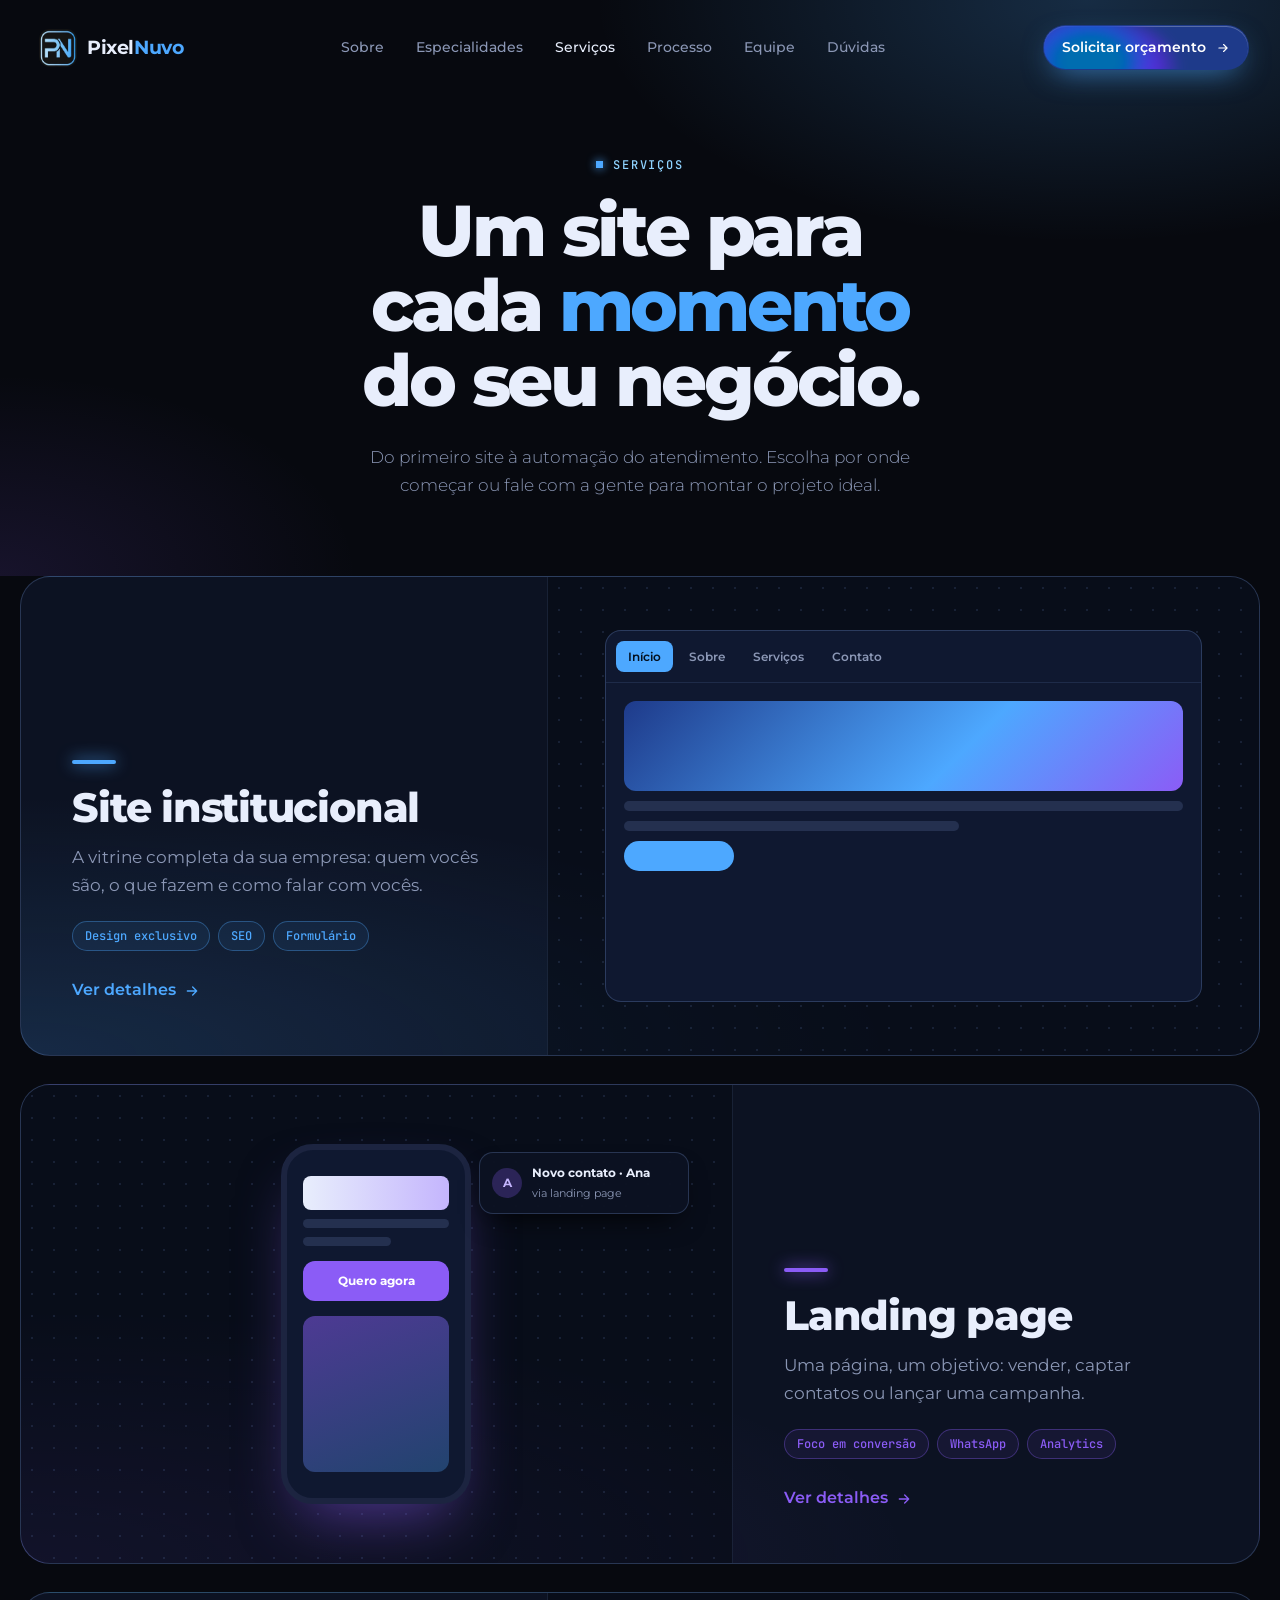
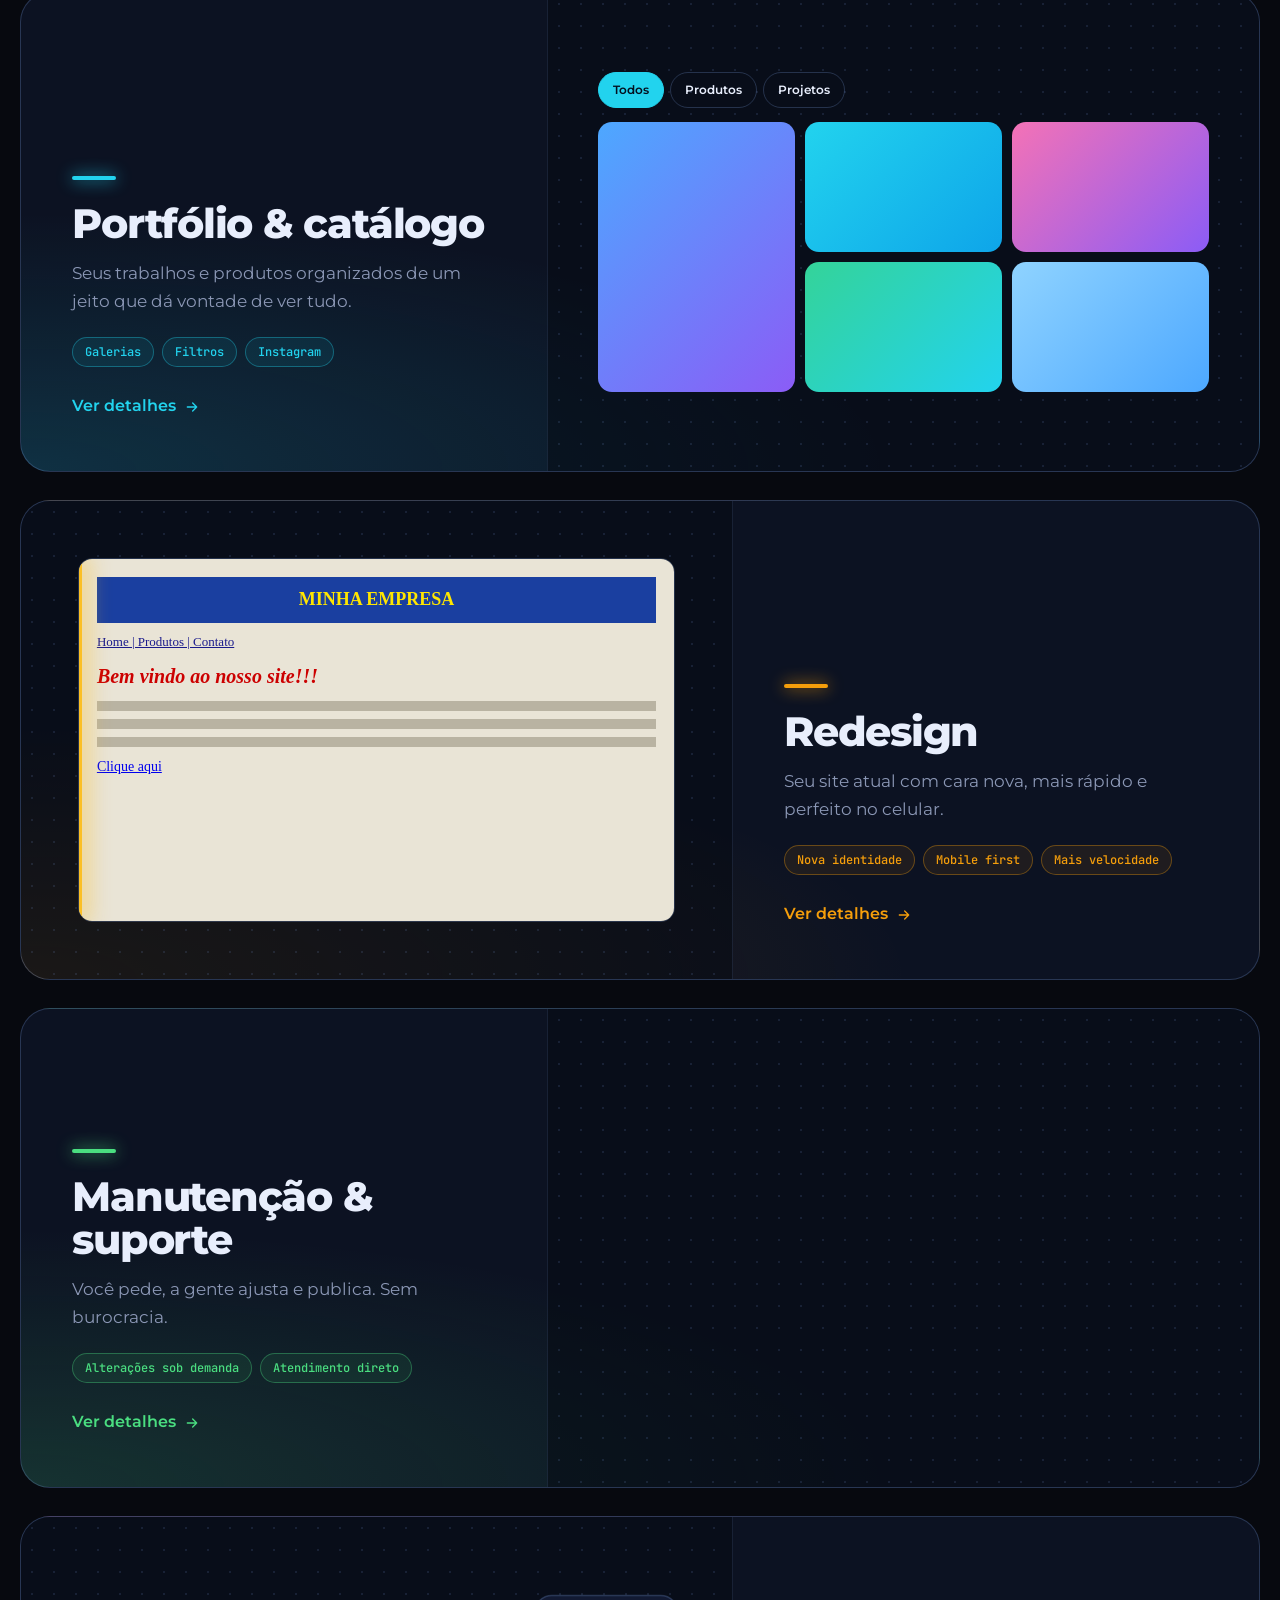
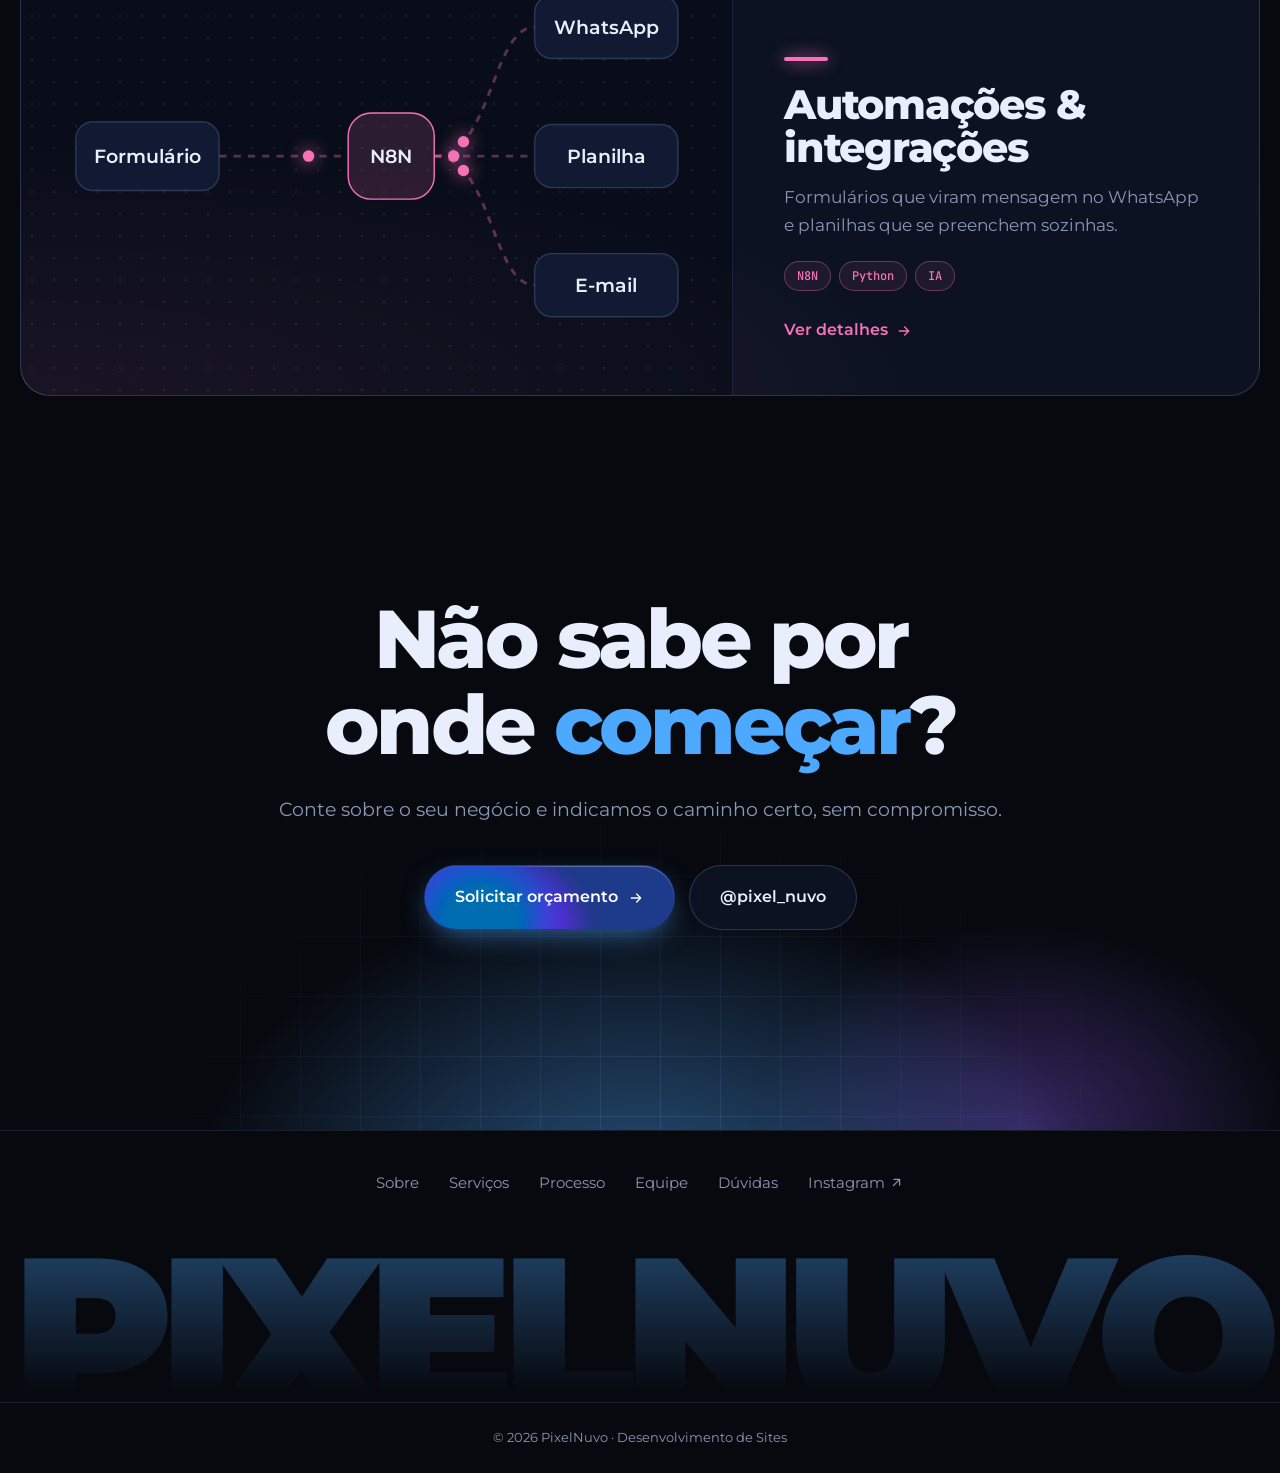
==== commit 8384a09c: "organizei os codigo" ====
--- a/servicos.html
+++ b/servicos.html
@@ -12,7 +12,7 @@
   <link rel="preconnect" href="https://fonts.googleapis.com">
   <link rel="preconnect" href="https://fonts.gstatic.com" crossorigin>
   <link href="https://fonts.googleapis.com/css2?family=JetBrains+Mono:wght@400;500&family=Montserrat:wght@300;400;500;600;700;800;900&display=swap" rel="stylesheet">
-  <link rel="stylesheet" href="styles.css">
+  <link rel="stylesheet" href="style/style.css">
 </head>
 <body>
   <svg width="0" height="0" style="position:absolute" aria-hidden="true">
--- a/style/style.css
+++ b/style/style.css
@@ -0,0 +1,766 @@
+:root {
+  --bg: #07090f;
+  --bg-2: #0b0f1c;
+  --card: rgba(18, 24, 42, .55);
+  --line: rgba(140, 180, 255, .12);
+  --line-2: rgba(140, 180, 255, .22);
+  --text: #e8eefc;
+  --muted: #8b97b5;
+  --blue: #4da8ff;
+  --sky: #8fd3ff;
+  --violet: #8b5cf6;
+  --grad: linear-gradient(95deg, #4da8ff, #6d7cff 55%, #8b5cf6);
+  --ease: cubic-bezier(.2, .8, .2, 1);
+  --radius: 22px;
+  --sans: "Montserrat", system-ui, sans-serif;
+  --mono: "JetBrains Mono", ui-monospace, monospace;
+}
+
+*, *::before, *::after { box-sizing: border-box; }
+html { scroll-behavior: smooth; scroll-padding-top: 90px; }
+body {
+  margin: 0;
+  background: var(--bg);
+  color: var(--text);
+  font: 400 16px/1.65 var(--sans);
+  -webkit-font-smoothing: antialiased;
+  overflow-x: clip;
+}
+img { max-width: 100%; display: block; }
+a { color: inherit; text-decoration: none; }
+h1, h2, h3, h4, h5 { margin: 0; line-height: 1.05; letter-spacing: -.03em; }
+p { margin: 0; }
+ul, ol { margin: 0; padding: 0; list-style: none; }
+button { font: inherit; color: inherit; }
+::selection { background: var(--blue); color: var(--bg); }
+:focus-visible { outline: 2px solid var(--sky); outline-offset: 3px; border-radius: 6px; }
+
+.container { width: min(1240px, 100% - 40px); margin-inline: auto; }
+.hl { color: var(--blue); }
+.ic { width: 1em; height: 1em; flex: none; vertical-align: -.14em; }
+.link { color: var(--sky); border-bottom: 1px solid currentColor; }
+.sr-only { position: absolute; width: 1px; height: 1px; overflow: hidden; clip-path: inset(50%); white-space: nowrap; }
+
+.eyebrow {
+  display: inline-flex; align-items: center; gap: 10px;
+  font: 500 12px/1 var(--mono); letter-spacing: .16em; text-transform: uppercase;
+  color: var(--sky); margin-bottom: 22px;
+}
+.eyebrow::before { content: ""; width: 7px; height: 7px; background: var(--blue); box-shadow: 0 0 10px var(--blue); }
+
+.h2 { font-size: clamp(34px, 5vw, 68px); font-weight: 800; text-wrap: balance; }
+.section { padding: clamp(90px, 11vw, 150px) 0; position: relative; }
+.section__head { text-align: center; margin-bottom: clamp(44px, 6vw, 72px); }
+.section__sub { color: var(--muted); font-size: 18px; margin: 18px auto 0; max-width: 52ch; }
+
+/* ---------- Buttons ---------- */
+.btn {
+  --pad: 14px 24px;
+  display: inline-flex; align-items: center; gap: 10px;
+  padding: var(--pad); border-radius: 999px;
+  font-weight: 600; font-size: 15px;
+  border: 1px solid transparent; white-space: nowrap; cursor: pointer;
+  transition: transform .35s var(--ease), box-shadow .35s var(--ease), background .3s, border-color .3s;
+}
+.btn i { display: inline-flex; font-style: normal; transition: transform .35s var(--ease); }
+.btn:hover i { transform: translateX(4px); }
+.btn--sm { --pad: 10px 18px; font-size: 14px; }
+.btn--lg { --pad: 18px 30px; font-size: 16px; }
+.btn--primary { background: var(--grad); color: #fff; box-shadow: 0 10px 30px -10px rgba(77, 168, 255, .7), inset 0 1px 0 rgba(255, 255, 255, .25); }
+.btn--primary:hover { box-shadow: 0 16px 44px -10px rgba(109, 124, 255, .9), inset 0 1px 0 rgba(255, 255, 255, .3); }
+/* lava lamp: soft color blobs drifting inside the button */
+.btn--primary { position: relative; overflow: hidden; isolation: isolate; background: #1e3a8a; }
+.btn--primary::before {
+  content: ""; position: absolute; inset: -30% -10%; z-index: -1; pointer-events: none;
+  background:
+    radial-gradient(closest-side, #0369a1 45%, transparent),
+    radial-gradient(closest-side, #6d28d9 45%, transparent),
+    radial-gradient(closest-side, #1d4ed8 45%, transparent),
+    radial-gradient(closest-side, #7c3aed 45%, transparent),
+    radial-gradient(closest-side, #1e40af 45%, transparent);
+  background-size: 55% 140%, 65% 160%, 50% 150%, 45% 130%, 60% 170%;
+  background-repeat: no-repeat;
+  filter: blur(5px) saturate(1.2);
+  animation: lava 7s ease-in-out infinite alternate;
+}
+.btn--primary:hover::before { filter: blur(5px) saturate(1.5); }
+@keyframes lava {
+  0%   { background-position: 0% 10%,   100% 90%, 40% 100%, 90% 0%,   10% 90%; }
+  25%  { background-position: 35% 90%,  70% 10%,  0% 30%,   60% 100%, 90% 20%; }
+  50%  { background-position: 80% 30%,  10% 70%,  60% 0%,   20% 60%,  50% 100%; }
+  75%  { background-position: 55% 100%, 40% 0%,   100% 70%, 0% 20%,   20% 10%; }
+  100% { background-position: 100% 60%, 0% 40%,   30% 90%,  100% 80%, 70% 0%; }
+}
+/* solid fill so the pixel field behind never shows through (same treatment as the picker) */
+.btn--ghost { border-color: var(--line-2); background: #0c1222; }
+.btn--ghost:hover { background: #142347; border-color: var(--blue); color: var(--sky); transform: translateY(-2px); box-shadow: 0 10px 26px -10px rgba(77, 168, 255, .6); }
+
+/* ---------- Progress + cursor ---------- */
+.progress { position: fixed; inset: 0 0 auto; height: 3px; z-index: 100; background: var(--grad); transform-origin: left; transform: scaleX(var(--p, 0)); }
+.cursor-glow {
+  position: fixed; left: 0; top: 0; z-index: 0; pointer-events: none;
+  width: 520px; height: 520px; margin: -260px 0 0 -260px; border-radius: 50%;
+  background: radial-gradient(circle, rgba(77, 168, 255, .09), transparent 60%);
+  transform: translate3d(var(--cx, -999px), var(--cy, -999px), 0);
+}
+@media (hover: none) { .cursor-glow { display: none; } }
+
+/* ---------- Nav ---------- */
+.nav {
+  position: fixed; top: 14px; left: 50%; z-index: 50; transform: translateX(-50%);
+  width: min(1240px, 100% - 24px);
+  display: flex; align-items: center; justify-content: space-between; gap: 20px;
+  padding: 10px 10px 10px 18px; border: 1px solid transparent; border-radius: 999px;
+  transition: background .4s, border-color .4s;
+}
+.nav.is-scrolled { background: rgba(10, 14, 26, .75); border-color: var(--line); backdrop-filter: blur(16px) saturate(1.4); }
+.brand { display: inline-flex; align-items: center; gap: 10px; font-weight: 700; font-size: 19px; letter-spacing: -.02em; }
+.brand img { width: 38px; height: 38px; border-radius: 10px; mix-blend-mode: screen; }
+.brand b { color: var(--blue); font-weight: 700; }
+.nav__links { display: flex; gap: 4px; }
+.nav__links a:not(.btn) { padding: 8px 14px; border-radius: 999px; font-size: 14px; font-weight: 500; color: var(--muted); transition: color .25s, background .25s; }
+.nav__links a:not(.btn):hover, .nav__links a.is-active { color: var(--text); }
+.nav__links a:not(.btn):hover { background: rgba(255, 255, 255, .05); }
+.nav__cta-mobile, .nav__toggle { display: none; }
+
+/* ---------- Hero ---------- */
+.hero { position: relative; padding: 150px 0 clamp(80px, 10vw, 140px); overflow: hidden; isolation: isolate; }
+.hero__pixels { position: absolute; inset: 0; width: 100%; height: 100%; z-index: -1; mask-image: radial-gradient(ellipse 70% 55% at 50% 30%, #000 30%, transparent 80%); }
+.blob { position: absolute; z-index: -2; border-radius: 50%; filter: blur(30px); will-change: transform; }
+.blob--tr { width: 560px; height: 560px; right: -260px; top: -260px; opacity: .5; background: radial-gradient(circle at 35% 65%, #8fd3ff, #3b82f6 45%, #1e3a8a 70%, transparent 72%); animation: float 14s ease-in-out infinite; }
+.blob--bl { width: 620px; height: 620px; left: -320px; top: 520px; opacity: .4; background: radial-gradient(circle at 60% 30%, #8fd3ff, #2563eb 40%, #312e81 65%, transparent 70%); animation: float 18s ease-in-out infinite reverse; }
+@keyframes float { 50% { transform: translate(30px, 40px) scale(1.06); } }
+
+.circuit { position: absolute; top: 0; z-index: -1; width: min(48vw, 780px); aspect-ratio: 600 / 900; mask-image: radial-gradient(ellipse 110% 95% at 100% 0%, #000 45%, transparent 88%); }
+.circuit--r { right: 0; }
+.circuit--l { left: 0; top: 90px; transform: scaleX(-1); }
+.circuit__traces path { stroke: rgba(77, 168, 255, .22); stroke-width: 1.2; }
+.circuit .pulse { fill: none; stroke: var(--sky); stroke-width: 2; stroke-linecap: round; filter: drop-shadow(0 0 5px var(--blue)); }
+.circuit .node { fill: #0a0e1a; stroke: rgba(77, 168, 255, .4); stroke-width: 1.5; }
+
+.hero__head { text-align: center; }
+@keyframes blinkPix { 50% { opacity: .3; } }
+.hero__title { font-size: clamp(34px, 5.6vw, 90px); font-weight: 800; line-height: 1; letter-spacing: -.045em; text-transform: uppercase; }
+.line { display: block; overflow: hidden; padding-bottom: .08em; }
+.line > span { display: inline-block; transform: translateY(110%); animation: rise 1s var(--ease) forwards; }
+.line:nth-child(2) > span { animation-delay: .12s; }
+@keyframes rise { to { transform: none; } }
+.caret { display: inline-block; width: .42em; height: .74em; margin-left: .08em; background: var(--blue); box-shadow: 0 0 18px var(--blue); animation: blinkPix 1s steps(2) infinite; }
+.hero__lead { margin: 28px auto 36px; max-width: 54ch; color: var(--muted); font-size: clamp(16px, 1.4vw, 19px); font-weight: 300; }
+.hero__lead, .hero__ctas, .hero__stage { opacity: 0; animation: fadeUp .9s var(--ease) forwards; }
+.hero__lead { animation-delay: .4s; }
+.hero__ctas { animation-delay: .55s; }
+.hero__stage { animation-delay: .75s; }
+@keyframes fadeUp { from { opacity: 0; transform: translateY(20px); } to { opacity: 1; transform: none; } }
+.hero__ctas { display: flex; flex-wrap: wrap; justify-content: center; gap: 14px; }
+
+.hero__stage { margin-top: clamp(60px, 8vw, 90px); }
+.picker { display: flex; flex-wrap: wrap; justify-content: center; align-items: center; gap: 8px; padding: 0 16px; }
+.picker > span { color: var(--muted); font-size: 14px; margin-right: 6px; }
+.picker button {
+  padding: 9px 16px; border-radius: 999px; border: 1px solid var(--line-2); background: #0c1222;
+  font-size: 14px; font-weight: 600; cursor: pointer;
+  transition: background .3s, border-color .3s, color .3s, transform .3s var(--ease), box-shadow .3s;
+}
+/* solid fill so the pixel field behind never shows through the button */
+.picker button:hover { background: #142347; border-color: var(--blue); color: var(--sky); transform: translateY(-2px); box-shadow: 0 8px 20px -8px rgba(77, 168, 255, .6); }
+.picker button[aria-pressed="true"] { background: var(--blue); border-color: var(--blue); color: #04101f; box-shadow: 0 8px 24px -8px rgba(77, 168, 255, .8); }
+
+.showcase { position: relative; width: min(1100px, 100% - 32px); margin: 30px auto 0; perspective: 1600px; }
+.browser {
+  border-radius: 18px; overflow: hidden;
+  background: #0c1222; border: 1px solid var(--line-2);
+  box-shadow: 0 50px 140px -40px rgba(77, 168, 255, .55), 0 0 0 1px rgba(255, 255, 255, .03) inset;
+  transform-origin: 50% 0;
+  transform: rotateX(calc((1 - var(--hp, 0)) * 26deg)) scale(calc(.9 + var(--hp, 0) * .1));
+}
+.browser__bar { display: flex; align-items: center; gap: 7px; padding: 13px 16px; border-bottom: 1px solid var(--line); background: #0c1222; }
+.browser__bar > span { width: 11px; height: 11px; border-radius: 50%; }
+.browser__bar > span:nth-child(1) { background: #ff5f57; }
+.browser__bar > span:nth-child(2) { background: #febc2e; }
+.browser__bar > span:nth-child(3) { background: #28c840; }
+.browser__url { flex: 1; margin-left: 12px; padding: 6px 12px; border-radius: 8px; background: rgba(255, 255, 255, .05); font: 12px var(--mono); color: var(--muted); overflow: hidden; white-space: nowrap; }
+.browser__url .ic { width: 11px; height: 11px; margin-right: 6px; vertical-align: -1px; color: #4ade80; }
+.art:not([data-stage="3"]) .art__lock { display: none; }
+.browser__url b { font-weight: 400; }
+
+/* demo site themes */
+.demo {
+  --d-bg: #0e1426; --d-fg: #e8eefc; --d-muted: #7d8bb0; --d-accent: #4da8ff; --d-card: #151d36; --d-font: var(--sans);
+  --d-art: radial-gradient(circle at 30% 30%, #8fd3ff 0 12%, transparent 13%), radial-gradient(circle at 65% 60%, #8b5cf6 0 24%, transparent 25%), linear-gradient(135deg, #1e3a8a, #0e1426);
+  background: var(--d-bg); color: var(--d-fg);
+  padding: clamp(16px, 2.4vw, 28px) clamp(18px, 3vw, 40px) clamp(20px, 3vw, 40px);
+  transition: background-color .6s, color .6s;
+}
+.demo[data-biz="restaurante"] { --d-bg: #1a120d; --d-fg: #f7ede2; --d-muted: #b89d86; --d-accent: #e8833a; --d-card: #251a12; --d-font: Georgia, serif;
+  --d-art: radial-gradient(circle at 50% 52%, #f7e3c4 0 20%, #e8833a 21% 27%, #f7e3c4 28% 33%, transparent 34%), radial-gradient(circle at 80% 20%, #6b8e23 0 5%, transparent 6%), linear-gradient(160deg, #3a2417, #1a120d); }
+.demo[data-biz="clinica"] { --d-bg: #f3fbfa; --d-fg: #0f2e2c; --d-muted: #5f7f7c; --d-accent: #0fa596; --d-card: #ffffff;
+  --d-art: radial-gradient(circle at 35% 40%, #99f6e4 0 22%, transparent 23%), radial-gradient(circle at 70% 65%, #5eead4 0 18%, transparent 19%), linear-gradient(135deg, #ccfbf1, #e0f2fe); }
+.demo[data-biz="advocacia"] { --d-bg: #0d1424; --d-fg: #efe9dc; --d-muted: #9aa3b5; --d-accent: #c9a45c; --d-card: #151e33; --d-font: Georgia, serif;
+  --d-art: repeating-linear-gradient(90deg, #c9a45c33 0 14px, transparent 14px 34px), linear-gradient(180deg, #1c2640, #0d1424); }
+.demo[data-biz="loja"] { --d-bg: #fff5f8; --d-fg: #3a1026; --d-muted: #9b6b82; --d-accent: #e0457b; --d-card: #ffffff;
+  --d-art: radial-gradient(circle at 40% 45%, #fbcfe8 0 26%, transparent 27%), radial-gradient(circle at 68% 62%, #fda4af 0 20%, transparent 21%), linear-gradient(135deg, #ffe4ec, #fff1e6); }
+.demo * { transition: background-color .6s, color .6s, border-color .6s, opacity .25s; }
+.demo.is-swapping [data-k], .demo.is-swapping .demo__art { opacity: 0; }
+.demo__nav { display: flex; align-items: center; gap: clamp(10px, 2vw, 26px); font-size: 13px; }
+.demo__logo { font: 700 clamp(14px, 1.6vw, 19px) var(--d-font); margin-right: auto; }
+.demo__nav i { font-style: normal; color: var(--d-muted); }
+.demo__btn { padding: 8px 14px; border-radius: 999px; background: var(--d-accent); color: #fff; font-weight: 600; font-size: 12px; white-space: nowrap; }
+.demo__btn--lg { display: inline-block; margin-top: 22px; padding: 12px 22px; font-size: 14px; }
+.demo__hero { display: grid; grid-template-columns: 1.1fr .9fr; gap: clamp(20px, 4vw, 48px); align-items: center; margin: clamp(26px, 4vw, 50px) 0; }
+.demo__hero small { color: var(--d-accent); font-size: 12px; font-weight: 700; letter-spacing: .12em; text-transform: uppercase; }
+.demo__hero h3 { font: 700 clamp(24px, 3.9vw, 52px)/1.04 var(--d-font); letter-spacing: -.02em; margin: 10px 0 14px; }
+.demo__hero p { color: var(--d-muted); font-size: clamp(13px, 1.3vw, 16px); max-width: 40ch; }
+.demo__art { aspect-ratio: 4 / 3.2; border-radius: 20px; background: var(--d-art); }
+.demo__cards { display: grid; grid-template-columns: repeat(3, 1fr); gap: 14px; }
+.demo__cards div { background: var(--d-card); border-radius: 14px; padding: 12px; box-shadow: 0 1px 0 rgba(0, 0, 0, .05); }
+.demo__cards span { display: block; height: clamp(40px, 5vw, 70px); border-radius: 10px; margin-bottom: 10px; background: color-mix(in srgb, var(--d-accent) 22%, transparent); }
+.demo__cards b { font-size: 13px; font-weight: 600; }
+
+.toast {
+  position: absolute; right: -28px; bottom: 22%; z-index: 2;
+  display: flex; align-items: center; gap: 12px; padding: 12px 18px 12px 12px; border-radius: 16px;
+  background: rgba(12, 18, 34, .92); border: 1px solid var(--line-2); backdrop-filter: blur(12px);
+  box-shadow: 0 24px 50px -20px rgba(0, 0, 0, .9);
+  opacity: 0; transform: translateY(16px) scale(.96); transition: opacity .4s, transform .5s var(--ease);
+}
+.toast.show { opacity: 1; transform: none; }
+.toast__icon { display: grid; place-items: center; width: 36px; height: 36px; border-radius: 10px; background: rgba(74, 222, 128, .15); color: #4ade80; }
+.toast__icon .ic { width: 18px; height: 18px; }
+.toast b { display: block; font-size: 14px; }
+.toast small { color: var(--muted); font-size: 12px; }
+
+/* ---------- Reveal ---------- */
+.reveal { opacity: 0; transform: translateY(36px); transition: opacity .9s var(--ease) var(--rd, 0s), transform .9s var(--ease) var(--rd, 0s); }
+.reveal.is-in { opacity: 1; transform: none; }
+
+/* ---------- Statement ---------- */
+.statement { padding: clamp(110px, 15vw, 190px) 0 clamp(70px, 9vw, 110px); text-align: center; border-top: 1px solid var(--line); }
+.statement__text { font-size: clamp(30px, 4.6vw, 64px); font-weight: 700; line-height: 1.15; letter-spacing: -.035em; max-width: 1100px; margin: 0 auto; text-wrap: balance; }
+.statement__text .w { color: #222b45; transition: color .4s; }
+.statement__text .w.on { color: var(--text); }
+
+/* ---------- Compromissos ---------- */
+.values { border-top: 1px solid var(--line); }
+.value { position: relative; border-bottom: 1px solid var(--line); overflow: hidden; }
+.value::before { content: ""; position: absolute; inset: 0; background: linear-gradient(90deg, rgba(77, 168, 255, .08), rgba(139, 92, 246, .06)); transform: scaleX(0); transform-origin: left; transition: transform .6s var(--ease); }
+.value:hover::before { transform: none; }
+.value__in { position: relative; display: grid; grid-template-columns: 110px 1fr minmax(0, 340px); align-items: center; gap: 30px; padding: clamp(26px, 3.4vw, 44px) 0; }
+.value__label { font: 500 13px var(--mono); letter-spacing: .14em; text-transform: uppercase; color: var(--blue); }
+/* the word fills with the brand gradient, left to right, when it scrolls in */
+.value__word {
+  justify-self: start; white-space: nowrap;
+  font-size: clamp(34px, 6.4vw, 96px); font-weight: 800; letter-spacing: -.045em; line-height: 1.05; padding-bottom: .06em;
+  color: transparent; -webkit-background-clip: text; background-clip: text;
+  background-image: linear-gradient(90deg, #8fd3ff, #4da8ff 45%, #8b5cf6), linear-gradient(#222b45, #222b45);
+  background-size: 0% 100%, 100% 100%; background-repeat: no-repeat;
+  transition: background-size 1.3s var(--ease) .3s;
+}
+.value.is-in .value__word { background-size: 100% 100%, 100% 100%; }
+.value p { color: var(--muted); font-size: 16px; opacity: 0; transform: translateX(20px); transition: opacity .6s .8s, transform .6s var(--ease) .8s; }
+.value.is-in p { opacity: 1; transform: none; }
+
+/* ---------- Bento ---------- */
+.spot { position: relative; overflow: hidden; }
+.spot::before { content: ""; position: absolute; inset: 0; pointer-events: none; opacity: 0; transition: opacity .4s; background: radial-gradient(400px circle at var(--mx, 50%) var(--my, 50%), rgba(77, 168, 255, .16), transparent 60%); }
+.spot:hover::before { opacity: 1; }
+.bento { display: grid; grid-template-columns: repeat(3, 1fr); gap: 18px; }
+.card { padding: 28px; border-radius: var(--radius); background: var(--card); border: 1px solid var(--line); transition: border-color .4s, opacity .9s var(--ease) var(--rd, 0s), transform .9s var(--ease) var(--rd, 0s); }
+.card:hover { border-color: var(--line-2); }
+.card h3 { font-size: 22px; font-weight: 700; margin-bottom: 8px; }
+.card p { color: var(--muted); font-size: 15px; }
+.card--wide { grid-column: span 2; }
+.card__viz { height: 150px; margin-bottom: 26px; border-radius: 14px; background: rgba(5, 8, 16, .6); border: 1px solid var(--line); position: relative; overflow: hidden; display: grid; place-items: center; }
+
+.viz-design { display: flex; align-items: center; justify-content: flex-start; gap: 10px; padding: 0 24px; }
+.viz-design > span { width: 30px; height: 30px; border-radius: 50%; background: var(--c); box-shadow: 0 0 0 3px rgba(255, 255, 255, .05); transition: transform .4s var(--ease); }
+.card:hover .viz-design > span { transform: translateY(-6px); }
+.card:hover .viz-design > span:nth-child(2) { transition-delay: .05s; }
+.card:hover .viz-design > span:nth-child(3) { transition-delay: .1s; }
+.card:hover .viz-design > span:nth-child(4) { transition-delay: .15s; }
+.viz-design__frame { margin-left: auto; width: 45%; height: 100px; border: 1.5px dashed var(--blue); border-radius: 10px; padding: 12px; display: grid; gap: 8px; align-content: start; }
+.viz-design__frame i { height: 10px; border-radius: 4px; background: #253050; }
+.viz-design__frame i:first-child { width: 70%; background: var(--grad); }
+.viz-design__frame i:last-child { width: 45%; }
+.viz-design__cursor { position: absolute; right: 18%; bottom: 14px; display: flex; align-items: flex-end; gap: 2px; color: var(--violet); font-size: 20px; animation: cursorMove 5s ease-in-out infinite; }
+.viz-design__cursor small { font: 600 10px var(--sans); background: var(--violet); color: #fff; padding: 2px 6px; border-radius: 4px; }
+@keyframes cursorMove { 0%, 100% { transform: translate(0, 0); } 30% { transform: translate(-80px, -50px); } 60% { transform: translate(-20px, -70px); } }
+.viz-code { place-items: center start; padding: 0 20px; }
+.viz-code code { font: 12.5px/1.8 var(--mono); color: var(--text); }
+.k { color: var(--blue); } .a { color: var(--violet); } .s { color: #4ade80; }
+.blink { display: inline-block; width: 7px; height: 14px; background: var(--sky); vertical-align: middle; margin-left: 2px; animation: blinkPix 1s steps(2) infinite; }
+.viz-gauge svg { width: 150px; overflow: visible; margin-top: 10px; }
+.viz-gauge path { fill: none; stroke: #1f2a48; stroke-width: 10; stroke-linecap: round; }
+.viz-gauge .g { stroke: #4ade80; stroke-dasharray: 158; stroke-dashoffset: 158; transition: stroke-dashoffset 1.6s var(--ease) .2s; }
+.is-in .viz-gauge .g { stroke-dashoffset: 3.2; }
+.viz-gauge b { position: absolute; bottom: 38px; font-size: 32px; font-weight: 800; color: #4ade80; }
+.viz-gauge small { position: absolute; bottom: 18px; font: 500 11px var(--mono); color: var(--muted); letter-spacing: .1em; text-transform: uppercase; }
+.viz-flow { display: flex; align-items: center; justify-content: center; padding: 0 10px; }
+.viz-flow span { padding: 8px 12px; border-radius: 10px; border: 1px solid var(--line-2); font: 500 12px var(--mono); background: rgba(77, 168, 255, .08); }
+.viz-flow span:nth-child(3) { border-color: var(--violet); background: rgba(139, 92, 246, .15); }
+.viz-flow i { width: 26px; height: 2px; background: linear-gradient(90deg, var(--line-2) 50%, transparent 0) 0 0 / 8px 2px; animation: flow 1s linear infinite; }
+@keyframes flow { to { background-position: 8px 0; } }
+.viz-ai .bubble { padding: 12px 16px; border-radius: 16px 16px 16px 4px; background: rgba(77, 168, 255, .12); border: 1px solid var(--line-2); font-size: 14px; display: flex; gap: 10px; align-items: center; }
+.typing { display: inline-flex; gap: 3px; }
+.typing i { width: 5px; height: 5px; border-radius: 50%; background: var(--sky); animation: typing 1.2s infinite; }
+.typing i:nth-child(2) { animation-delay: .15s; } .typing i:nth-child(3) { animation-delay: .3s; }
+@keyframes typing { 30% { transform: translateY(-4px); opacity: 1; } 0%, 60%, 100% { opacity: .4; } }
+.viz-resp .frame { width: 88%; height: 112px; padding: 10px; border: 1.5px solid var(--line-2); border-radius: 10px; display: flex; flex-wrap: wrap; gap: 6px; align-content: flex-start; overflow: hidden; animation: resp 6s var(--ease) infinite; }
+.viz-resp .frame i { flex: 1 1 56px; height: 24px; border-radius: 5px; background: #253050; }
+.viz-resp .frame i:first-child { flex-basis: 100%; background: var(--grad); height: 14px; }
+@keyframes resp { 0%, 20%, 100% { width: 88%; border-radius: 10px; } 45%, 75% { width: 30%; border-radius: 18px; } }
+.viz-db { display: flex; align-items: center; justify-content: center; }
+.tbl { display: grid; min-width: 120px; border: 1px solid var(--line-2); border-radius: 10px; overflow: hidden; font: 12px var(--mono); }
+.tbl b { padding: 7px 12px; background: rgba(77, 168, 255, .18); color: var(--sky); font-weight: 500; }
+.tbl i { font-style: normal; padding: 4px 12px; color: var(--muted); border-top: 1px solid var(--line); }
+.rel { width: 70px; height: 2px; background: var(--grad); position: relative; }
+.rel::before, .rel::after { content: ""; position: absolute; top: -4px; width: 10px; height: 10px; border-radius: 50%; background: var(--sky); }
+.rel::before { left: -5px; } .rel::after { right: -5px; background: var(--violet); }
+
+/* ---------- Services: horizontal scroll ---------- */
+.hs { position: relative; border-top: 1px solid var(--line); }
+.hs__sticky { position: sticky; top: 0; height: 100vh; display: flex; flex-direction: column; justify-content: center; overflow: hidden; padding-top: 60px; }
+.hs__head { margin-bottom: clamp(24px, 4vh, 44px); }
+.hs__head .eyebrow { margin-bottom: 14px; }
+.hs__head .h2 { font-size: clamp(30px, 4vw, 56px); }
+.hs__track { display: flex; gap: 28px; padding-inline: max(20px, (100vw - 1240px) / 2); will-change: transform; }
+.svc {
+  --a: var(--blue);
+  flex: none; width: min(1040px, 82vw); height: min(540px, 60vh); min-height: 400px;
+  display: grid; grid-template-columns: .85fr 1.15fr; overflow: hidden;
+  border-radius: 30px; border: 1px solid var(--line-2);
+  background: radial-gradient(120% 90% at 0% 100%, color-mix(in srgb, var(--a) 16%, transparent), transparent 60%), #0c1222;
+}
+.svc__text { padding: clamp(28px, 4vw, 52px); display: flex; flex-direction: column; justify-content: flex-end; }
+.svc__text :is(h2, h3) { font-size: clamp(28px, 3.2vw, 46px); font-weight: 800; margin-bottom: 14px; }
+.svc__text :is(h2, h3)::before { content: ""; display: block; width: 44px; height: 4px; border-radius: 4px; background: var(--a); margin-bottom: 22px; box-shadow: 0 0 16px var(--a); }
+.svc__text p { color: var(--muted); font-size: 17px; }
+.tags { display: flex; flex-wrap: wrap; gap: 8px; margin-top: 22px; }
+.tags li { padding: 6px 12px; border-radius: 999px; font: 500 12px var(--mono); color: var(--sky); border: 1px solid var(--line-2); background: rgba(77, 168, 255, .06); }
+.svc .tags li { color: var(--a); border-color: color-mix(in srgb, var(--a) 35%, transparent); background: color-mix(in srgb, var(--a) 8%, transparent); }
+.svc__viz { position: relative; display: grid; place-items: center; overflow: hidden; border-left: 1px solid var(--line); background: rgba(5, 8, 16, .5); background-image: radial-gradient(var(--line) 1px, transparent 1px); background-size: 22px 22px; }
+.hs__bar { height: 2px; background: var(--line); margin-top: clamp(24px, 4vh, 40px); border-radius: 2px; overflow: hidden; }
+.hs__bar span { display: block; height: 100%; background: var(--grad); transform-origin: left; transform: scaleX(var(--hsp, 0)); }
+
+.svc__link { align-self: start; display: inline-flex; align-items: center; gap: 8px; margin-top: 26px; font-weight: 600; color: var(--a); }
+.svc__link .ic { transition: transform .35s var(--ease); }
+.svc__link:hover .ic { transform: translateX(4px); }
+
+/* 1 · institucional */
+.v-inst { width: 84%; height: 78%; border-radius: 16px; background: #0f1830; border: 1px solid var(--line-2); overflow: hidden; display: flex; flex-direction: column; }
+.v-inst__tabs { display: flex; gap: 4px; padding: 10px; border-bottom: 1px solid var(--line); }
+.v-inst__tabs button { border: 0; background: none; padding: 6px 12px; border-radius: 8px; font-size: 12px; font-weight: 600; color: var(--muted); cursor: pointer; transition: background .3s, color .3s; }
+.v-inst[data-p="0"] button:nth-child(1), .v-inst[data-p="1"] button:nth-child(2), .v-inst[data-p="2"] button:nth-child(3), .v-inst[data-p="3"] button:nth-child(4) { background: var(--blue); color: #04101f; }
+.v-inst__pg { display: none; flex: 1; padding: 18px; gap: 10px; animation: pgIn .5s var(--ease); }
+.v-inst[data-p="0"] .pg0, .v-inst[data-p="1"] .pg1, .v-inst[data-p="2"] .pg2, .v-inst[data-p="3"] .pg3 { display: grid; }
+@keyframes pgIn { from { opacity: 0; transform: translateY(10px); } }
+.v-inst i { display: block; height: 10px; border-radius: 5px; background: #24304f; }
+.v-inst i.s { width: 60%; }
+.v-inst i.big { height: 90px; border-radius: 12px; background: linear-gradient(135deg, #1e3a8a, #4da8ff 60%, #8b5cf6); }
+.v-inst i.btn { width: 110px; height: 30px; border-radius: 99px; background: var(--blue); }
+.pg0 { align-content: start; }
+.pg1 { grid-template-columns: 1fr 1fr; align-items: start; }
+.pg1 i.img { height: 150px; border-radius: 12px; background: linear-gradient(160deg, #8fd3ff, #4da8ff 50%, #1e3a8a); }
+.pg1 div { display: grid; gap: 10px; }
+.pg2 { grid-template-columns: repeat(3, 1fr); align-items: start; }
+.pg2 i.c { height: 150px; border-radius: 12px; background: linear-gradient(180deg, rgba(77, 168, 255, .35) 0 45%, #1a2442 45%); }
+.pg3 { grid-template-columns: 1fr 1fr; align-items: start; }
+.pg3 div { display: grid; gap: 10px; }
+.pg3 i.in { height: 28px; border-radius: 8px; background: none; border: 1px solid var(--line-2); }
+.pg3 i.ta { height: 60px; }
+.pg3 i.map { height: 150px; border-radius: 12px; position: relative; background: repeating-linear-gradient(45deg, #13203d 0 10px, #16254a 10px 20px); }
+.pg3 i.map b { position: absolute; left: 50%; top: 45%; width: 18px; height: 18px; border-radius: 50% 50% 50% 0; transform: rotate(-45deg); background: #ff5f57; box-shadow: 0 0 20px #ff5f57; }
+
+/* 2 · landing */
+.v-land { position: relative; width: 100%; height: 100%; display: grid; place-items: center; }
+.phone { position: relative; width: 190px; height: 360px; border-radius: 32px; border: 6px solid #1c2440; background: #0f1830; padding: 26px 16px; display: flex; flex-direction: column; gap: 9px; box-shadow: 0 30px 60px -20px rgba(139, 92, 246, .5); }
+.phone i { display: block; height: 9px; border-radius: 5px; background: #24304f; }
+.phone i.big { height: 34px; border-radius: 8px; background: linear-gradient(90deg, #e8eefc, #c4b5fd); }
+.phone i.s { width: 60%; }
+.phone i.img { flex: 1; border-radius: 12px; background: linear-gradient(160deg, rgba(139, 92, 246, .5), rgba(77, 168, 255, .3)); }
+.phone .cta { margin: 6px 0; padding: 10px; border-radius: 12px; text-align: center; font-size: 12px; font-weight: 700; color: #fff; background: var(--violet); position: relative; animation: press 3s infinite; }
+.phone .cta::after { content: ""; position: absolute; left: 60%; top: 50%; width: 26px; height: 26px; margin: -13px; border-radius: 50%; border: 2px solid #fff; opacity: 0; animation: tap 3s infinite; }
+@keyframes press { 0%, 40%, 55%, 100% { transform: none; } 47% { transform: scale(.94); } }
+@keyframes tap { 0%, 38% { opacity: 0; transform: scale(.4); } 47% { opacity: 1; transform: scale(1); } 65%, 100% { opacity: 0; transform: scale(1.8); } }
+.leads { position: absolute; right: 6%; top: 14%; display: grid; gap: 10px; width: 210px; }
+.lead { display: flex; align-items: center; gap: 10px; padding: 10px 12px; border-radius: 14px; background: rgba(12, 18, 34, .95); border: 1px solid var(--line-2); font-size: 12px; box-shadow: 0 14px 30px -14px #000; animation: leadIn .5s var(--ease); }
+.lead i { flex: none; display: grid; place-items: center; width: 30px; height: 30px; border-radius: 50%; font-style: normal; font-weight: 700; background: rgba(139, 92, 246, .25); color: #c4b5fd; }
+.lead b { display: block; font-size: 12px; } .lead small { color: var(--muted); font-size: 11px; }
+@keyframes leadIn { from { opacity: 0; transform: translateX(20px) scale(.95); } }
+
+/* 3 · portfólio */
+.v-port { width: 86%; }
+.v-port__filters { display: flex; gap: 6px; margin-bottom: 14px; }
+.v-port__filters button { padding: 7px 14px; border-radius: 99px; border: 1px solid var(--line-2); background: none; font-size: 12px; font-weight: 600; cursor: pointer; transition: background .3s, color .3s; }
+.v-port[data-f="all"] [data-f="all"], .v-port[data-f="prod"] [data-f="prod"], .v-port[data-f="proj"] [data-f="proj"] { background: #22d3ee; color: #04101f; border-color: #22d3ee; }
+.v-port__grid { display: grid; grid-template-columns: repeat(3, 1fr); grid-template-rows: repeat(2, clamp(80px, 11vw, 130px)); gap: 10px; }
+.v-port__grid i { border-radius: 14px; background: var(--g); transition: opacity .5s, transform .6s var(--ease), filter .5s; }
+.v-port__grid i:nth-child(1) { grid-row: span 2; }
+.v-port__grid i:nth-child(n+6) { display: none; }
+.v-port[data-f="prod"] [data-c="proj"], .v-port[data-f="proj"] [data-c="prod"] { opacity: .12; transform: scale(.86); filter: grayscale(1); }
+
+/* 4 · redesign */
+.v-rd { position: relative; width: 84%; height: 76%; border-radius: 14px; overflow: hidden; border: 1px solid var(--line-2); }
+.v-rd__old, .v-rd__new { position: absolute; inset: 0; padding: 18px; display: flex; flex-direction: column; gap: 8px; }
+.v-rd__old { background: #e9e4d6; color: #1a1a8c; font-family: "Times New Roman", serif; }
+.v-rd__old b { background: #1a3fa0; color: #ffe600; padding: 8px; font-size: 18px; text-align: center; font-family: "Comic Sans MS", cursive; }
+.v-rd__old u { font-size: 13px; }
+.v-rd__old em { color: #c00; font-size: 20px; font-weight: 700; }
+.v-rd__old i { height: 10px; background: #b9b3a2; }
+.v-rd__old span { color: #00e; text-decoration: underline; font-size: 14px; }
+.v-rd__new { background: #111827; color: #fef3c7; clip-path: inset(0 100% 0 0); animation: wipe 7s var(--ease) infinite; }
+.v-rd__new b { font-size: 14px; letter-spacing: .02em; }
+.v-rd__new strong { font-size: 30px; line-height: 1.05; letter-spacing: -.03em; margin: 10px 0 4px; }
+.v-rd__new i { height: 9px; border-radius: 5px; background: #374151; }
+.v-rd__new i.s { width: 60%; }
+.v-rd__new span { align-self: start; margin-top: 6px; padding: 8px 14px; border-radius: 99px; background: #f59e0b; color: #111827; font-size: 12px; font-weight: 700; }
+.v-rd__cards { margin-top: auto; display: grid; grid-template-columns: repeat(3, 1fr); gap: 8px; }
+.v-rd__cards i { height: 54px; border-radius: 10px; background: linear-gradient(160deg, rgba(245, 158, 11, .45), rgba(245, 158, 11, .08)); }
+.v-rd__line { position: absolute; top: 0; bottom: 0; width: 3px; left: 0; background: #fbbf24; box-shadow: 0 0 22px 4px rgba(251, 191, 36, .7); animation: wipeLine 7s var(--ease) infinite; }
+@keyframes wipe { 0%, 12% { clip-path: inset(0 100% 0 0); } 45%, 85% { clip-path: inset(0 0 0 0); } 100% { clip-path: inset(0 100% 0 0); } }
+@keyframes wipeLine { 0%, 12% { left: 0; opacity: 1; } 45% { left: 100%; opacity: 1; } 46%, 85% { opacity: 0; left: 100%; } 86% { opacity: 1; } 100% { left: 0; } }
+
+/* 5 · chat */
+.v-chat { width: 80%; display: flex; flex-direction: column; gap: 10px; }
+.m { max-width: 78%; padding: 10px 14px; border-radius: 16px; font-size: 14px; line-height: 1.4; }
+.m--in { align-self: flex-start; background: #1a2442; border-bottom-left-radius: 4px; }
+.m--out { align-self: flex-end; background: var(--blue); color: #04101f; font-weight: 500; border-bottom-right-radius: 4px; }
+.m--typing { align-self: flex-end; background: rgba(77, 168, 255, .2); }
+.m--sys { display: inline-flex; align-items: center; gap: 6px; align-self: center; font: 500 12px var(--mono); color: #4ade80; background: rgba(74, 222, 128, .1); border: 1px solid rgba(74, 222, 128, .3); border-radius: 99px; }
+.v-chat .m { animation: msg 10s var(--d) infinite both; }
+.v-chat .m--typing { animation-name: msgTyping; }
+@keyframes msg { 0% { opacity: 0; transform: translateY(10px) scale(.96); } 5%, 88% { opacity: 1; transform: none; } 95%, 100% { opacity: 0; } }
+@keyframes msgTyping { 0% { opacity: 0; } 4%, 11% { opacity: 1; } 13%, 100% { opacity: 0; height: 0; padding: 0; margin: -5px 0; } }
+
+/* 6 · automações */
+.v-auto { width: 90%; max-height: 90%; overflow: visible; }
+.v-auto path { fill: none; stroke: rgba(244, 114, 182, .35); stroke-width: 2; stroke-dasharray: 5 5; }
+.v-auto circle { fill: #f472b6; filter: drop-shadow(0 0 6px #f472b6); }
+.v-auto .node rect { fill: #121a33; stroke: var(--line-2); }
+.v-auto .node--hub rect { fill: rgba(244, 114, 182, .15); stroke: #f472b6; }
+.v-auto text { fill: var(--text); font: 600 13px var(--sans); text-anchor: middle; }
+
+/* ---------- Process (pinned story) ---------- */
+.proc { position: relative; height: 420vh; border-top: 1px solid var(--line); }
+.proc__sticky { position: sticky; top: 0; height: 100vh; display: grid; grid-template-columns: .8fr 1.2fr; gap: clamp(30px, 5vw, 70px); align-items: center; padding-top: 50px; }
+.proc__title { font-size: clamp(30px, 3.6vw, 52px); }
+.psteps { position: relative; margin-top: 40px; display: grid; gap: 22px; }
+.psteps::before, .psteps::after { content: ""; position: absolute; left: 25px; top: 0; width: 2px; }
+.psteps::before { top: 26px; bottom: 26px; background: var(--line); }
+.psteps::after { top: var(--f0, 26px); height: var(--fill, 0px); background: linear-gradient(180deg, var(--blue), var(--violet)); box-shadow: 0 0 12px var(--blue); }
+.pstep { display: grid; grid-template-columns: 52px 1fr; gap: 20px; align-items: start; }
+.pstep > div { opacity: .4; transition: opacity .4s; }
+.pstep.is-lit > div { opacity: .7; }
+.pstep.is-active > div { opacity: 1; }
+.pstep__dot { position: relative; z-index: 1; display: grid; place-items: center; width: 52px; height: 52px; border-radius: 50%; background: var(--bg-2); border: 1px solid var(--line-2); font: 700 17px var(--mono); color: var(--sky); transition: background .4s, box-shadow .4s, color .4s, border-color .4s; }
+.pstep.is-lit .pstep__dot { background: linear-gradient(135deg, var(--blue), var(--violet)); color: #fff; border-color: transparent; box-shadow: 0 0 28px rgba(77, 168, 255, .6); }
+.pstep h3 { font-size: 21px; font-weight: 700; margin: 12px 0 4px; }
+.pstep p { color: var(--muted); font-size: 15px; }
+
+.art { position: relative; border-radius: 18px; overflow: hidden; border: 1px solid var(--line-2); background: #0c1222; box-shadow: 0 40px 120px -40px rgba(77, 168, 255, .45); }
+.art__body { position: relative; height: min(520px, 62vh); overflow: hidden; }
+.art__chat, .art__site { position: absolute; inset: 0; padding: clamp(18px, 2.4vw, 30px); transition: opacity .6s var(--ease), transform .6s var(--ease); }
+.art__chat { display: flex; flex-direction: column; gap: 12px; justify-content: center; }
+.art__chat .m { max-width: 70%; }
+.art__notes { align-self: center; margin-top: 10px; display: grid; gap: 6px; padding: 16px 20px; border-radius: 14px; border: 1px dashed var(--line-2); font-size: 14px; color: var(--muted); }
+.art__notes b { color: var(--text); font: 500 12px var(--mono); letter-spacing: .12em; text-transform: uppercase; }
+.art__notes span { color: #4ade80; }
+.art[data-stage="0"] .art__site, .art:not([data-stage="0"]) .art__chat { opacity: 0; transform: translateY(20px); pointer-events: none; }
+
+/* site inside the artifact: wireframe → colored */
+.art__site { --bg: #fff7f2; --fg: #4a2c2a; --acc: #e87a8d; background: #0f1628; color: var(--fg); font-family: Georgia, serif; display: flex; flex-direction: column; gap: clamp(16px, 2.6vw, 30px); transition: background-color .7s, opacity .6s, transform .6s; }
+.as-nav { display: flex; align-items: center; gap: 18px; font-size: 13px; }
+.as-nav b { margin-right: auto; font-size: 17px; }
+.as-nav i { font-style: normal; }
+.as-btn { display: inline-block; padding: 8px 14px; border-radius: 99px; font: 700 12px var(--sans); }
+.as-hero { display: grid; grid-template-columns: 1.1fr .9fr; gap: 26px; align-items: center; }
+.as-hero h4 { font-size: clamp(22px, 3vw, 40px); line-height: 1.05; margin-bottom: 10px; }
+.as-hero p { font: 14px/1.5 var(--sans); margin-bottom: 16px; }
+.as-img { display: block; aspect-ratio: 4 / 3; border-radius: 14px; }
+.as-cards { display: grid; grid-template-columns: repeat(3, 1fr); gap: 12px; }
+.as-cards div { display: grid; gap: 8px; }
+.as-cards .as-img { aspect-ratio: 16 / 9; }
+.as-cards b { font-size: 14px; }
+/* wireframe look (stage 1) */
+.art__site .t { color: transparent; background: #26314f; border-radius: 6px; transition: color .6s, background-color .6s; }
+.art__site .as-img { border: 1.5px dashed rgba(143, 211, 255, .45); background: linear-gradient(to top right, transparent calc(50% - 1px), rgba(143, 211, 255, .3) 50%, transparent calc(50% + 1px)), linear-gradient(to bottom right, transparent calc(50% - 1px), rgba(143, 211, 255, .3) 50%, transparent calc(50% + 1px)); transition: background .6s, border-color .6s; }
+/* colored (stage 2+) */
+.art[data-stage="2"] .art__site, .art[data-stage="3"] .art__site { background: var(--bg); }
+.art[data-stage="2"] .t, .art[data-stage="3"] .t { color: var(--fg); background: transparent; }
+.art[data-stage="2"] .as-btn, .art[data-stage="3"] .as-btn { background: var(--acc); color: #fff; }
+.art[data-stage="2"] .as-nav i, .art[data-stage="3"] .as-nav i { color: #a07a73; }
+.art[data-stage="2"] .as-img, .art[data-stage="3"] .as-img { border-color: transparent; background: radial-gradient(circle at 50% 60%, #fff 0 18%, #f7c5cf 19% 30%, transparent 31%), linear-gradient(135deg, #fde2e4, #fbcfe8); }
+.art[data-stage="2"] .as-cards div:nth-child(2) .as-img, .art[data-stage="3"] .as-cards div:nth-child(2) .as-img { background: radial-gradient(circle at 30% 50%, #7a4a2e 0 12%, transparent 13%), radial-gradient(circle at 60% 45%, #7a4a2e 0 12%, transparent 13%), linear-gradient(135deg, #fef3c7, #fde2e4); }
+.art__code {
+  position: absolute; right: 18px; bottom: 18px; margin: 0; padding: 16px 18px; border-radius: 12px;
+  background: rgba(8, 12, 24, .95); border: 1px solid var(--line-2); color: var(--text);
+  font: 12px/1.7 var(--mono); box-shadow: 0 20px 40px -10px #000;
+  opacity: 0; transform: translateY(20px); transition: opacity .5s, transform .6s var(--ease);
+}
+.art[data-stage="2"] .art__code { opacity: 1; transform: none; }
+.art__live {
+  position: absolute; right: 18px; bottom: 18px; display: flex; align-items: center; gap: 10px;
+  padding: 14px 22px; border-radius: 99px; background: rgba(8, 12, 24, .92); border: 1px solid rgba(74, 222, 128, .4);
+  font-weight: 700; color: #4ade80; box-shadow: 0 0 60px rgba(74, 222, 128, .25); white-space: nowrap;
+  opacity: 0; transform: translateY(20px) scale(.9); transition: opacity .5s, transform .6s var(--ease);
+}
+.art__live small { color: var(--muted); font-weight: 500; font-family: var(--mono); padding-left: 10px; border-left: 1px solid var(--line-2); }
+.art[data-stage="3"] .art__live { opacity: 1; transform: none; }
+.dot { width: 9px; height: 9px; border-radius: 50%; background: #4ade80; box-shadow: 0 0 10px #4ade80; }
+
+/* ---------- Before / after ---------- */
+.ba-sec { padding-bottom: 0; }
+.ba { position: relative; height: min(78vh, 720px); min-height: 480px; overflow: hidden; border-block: 1px solid var(--line-2); user-select: none; }
+.ba__side { position: absolute; inset: 0; overflow: hidden; z-index: 0; }
+.ba__before { background: #d6d3c4; }
+.ba__after { background: #fbf6ee; }
+.ba__after { z-index: 1; clip-path: inset(0 0 0 var(--pos)); }
+.ba__handle { position: absolute; top: 0; bottom: 0; left: var(--pos); width: 2px; margin-left: -1px; background: #fff; box-shadow: 0 0 20px rgba(143, 211, 255, .9); pointer-events: none; z-index: 3; }
+.ba__handle span { position: absolute; top: 50%; left: 50%; display: grid; place-items: center; width: 58px; height: 58px; margin: -29px; border-radius: 50%; background: #fff; color: #07090f; font-size: 26px; box-shadow: 0 10px 30px rgba(0, 0, 0, .5); }
+.ba:has(input:focus-visible) .ba__handle span { outline: 3px solid var(--sky); outline-offset: 3px; }
+.ba input { position: absolute; inset: 0; width: 100%; height: 100%; margin: 0; opacity: 0; cursor: ew-resize; z-index: 4; }
+.ba__label { position: absolute; top: 22px; z-index: 2; padding: 8px 14px; border-radius: 99px; font: 500 12px var(--mono); letter-spacing: .1em; text-transform: uppercase; background: rgba(7, 9, 15, .8); border: 1px solid var(--line-2); backdrop-filter: blur(8px); }
+.ba__label--l { left: 22px; } .ba__label--r { right: 22px; color: var(--sky); }
+.note { position: absolute; z-index: 1; display: inline-flex; align-items: center; gap: 6px; font-family: var(--sans); padding: 7px 12px; border-radius: 99px; font-size: 13px; font-weight: 700; white-space: nowrap; box-shadow: 0 10px 24px -8px rgba(0, 0, 0, .6); }
+.note--bad { background: #ff5f57; color: #fff; }
+.note--good { background: #4ade80; color: #052e16; }
+
+.old { position: relative; height: 100%; width: min(1100px, 100% - 40px); margin: 0 auto; font-family: "Times New Roman", serif; color: #000; padding-top: 70px; }
+.old__head { background: #1a3fa0; color: #ffe600; text-align: center; padding: 18px; font: 700 clamp(22px, 3vw, 40px) "Comic Sans MS", cursive; text-shadow: 3px 3px 0 #c00; border: 4px ridge #999; }
+.old__ticker { background: #ffe600; color: #c00; font-weight: 700; padding: 6px; white-space: nowrap; overflow: hidden; border: 2px solid #999; }
+.old__body { display: grid; grid-template-columns: 180px 1fr; background: #fffef2; border: 2px solid #999; min-height: 100%; }
+.old__nav { background: #c8d6f0; padding: 14px; display: grid; gap: 10px; align-content: start; border-right: 2px solid #999; }
+.old__nav u { color: #00e; }
+.old__main { padding: 18px 24px; display: grid; gap: 12px; align-content: start; font-size: 16px; }
+.old__main h5 { color: #c00; font-size: 28px; }
+.old__main table { border: 2px outset #999; border-collapse: separate; width: min(60%, 420px); }
+.old__main td { border: 1px inset #999; padding: 6px; }
+.old__main u { color: #00e; }
+.old__wip { width: max-content; padding: 10px 18px; font-weight: 700; background: repeating-linear-gradient(45deg, #ffe600 0 14px, #000 14px 28px); color: #fff; text-shadow: 0 0 4px #000, 0 0 4px #000; }
+.old__main small { font-size: 12px; color: #444; }
+
+.new { position: relative; height: 100%; width: min(1200px, 100% - 40px); margin: 0 auto; color: #2b1d10; padding-top: 76px; display: flex; flex-direction: column; gap: clamp(20px, 4vh, 40px); }
+.new__nav { display: flex; align-items: center; gap: 28px; font-size: 14px; }
+.new__nav b { margin-right: auto; font: 700 20px Georgia, serif; }
+.new__nav i { font-style: normal; color: #8a6d4f; }
+.new__nav span { padding: 9px 18px; border-radius: 99px; background: #c47a2c; color: #fff; font-weight: 700; font-size: 13px; }
+.new__hero { display: grid; grid-template-columns: 1fr 1fr; gap: 40px; align-items: center; }
+.new__hero small { color: #c47a2c; font-weight: 700; letter-spacing: .14em; text-transform: uppercase; font-size: 12px; }
+.new__hero h5 { font: 700 clamp(30px, 4vw, 58px)/1.02 Georgia, serif; letter-spacing: -.02em; margin: 12px 0; }
+.new__hero p { color: #7a5c3e; }
+.new__btns { display: flex; flex-wrap: wrap; gap: 10px; margin-top: 20px; }
+.new__btns span { padding: 12px 18px; border-radius: 99px; background: #25d366; color: #fff; font-weight: 700; font-size: 13px; }
+.new__btns .o { background: none; border: 1.5px solid #2b1d10; color: #2b1d10; }
+.new__art { width: 100%; max-width: 300px; aspect-ratio: 1; justify-self: center; border-radius: 50%; background: radial-gradient(circle at 40% 35%, #f6d59a, #d9973f 55%, #a4622a 75%); box-shadow: 0 30px 60px -20px rgba(164, 98, 42, .6), inset -20px -30px 60px rgba(0, 0, 0, .15); }
+.new__cards { display: grid; grid-template-columns: repeat(3, 1fr); gap: 16px; }
+.new__cards div { background: #fff; border-radius: 16px; padding: 12px; display: grid; gap: 4px; box-shadow: 0 10px 30px -18px rgba(43, 29, 16, .4); }
+.new__cards i { height: 70px; border-radius: 10px; background: linear-gradient(135deg, #f6d59a, #e8b36a); }
+.new__cards b { font-size: 13px; } .new__cards small { color: #c47a2c; font-weight: 700; }
+
+/* ---------- Team (expanding panels) ---------- */
+.team { background: radial-gradient(ellipse 70% 50% at 50% 70%, rgba(139, 92, 246, .1), transparent); border-top: 1px solid var(--line); }
+.crew { display: flex; gap: 14px; width: min(1400px, 100% - 32px); height: 640px; margin: 0 auto; container-type: inline-size;
+  /* final width of the open panel (grow 6.5 vs 1 + 1, two 14px gaps): content is laid out at this size from the start, so it never re-wraps while the panel grows */
+  --open: calc((100cqw - 28px) * 6.5 / 8.5); }
+.mate { position: relative; flex: 1 1 0; min-width: 0; overflow: hidden; border-radius: 28px; border: 1px solid var(--line-2); background: linear-gradient(180deg, #0f1629, #0d0f24 70%, #1a0f35); transition: flex-grow .6s var(--ease), border-color .3s; }
+.mate.is-open { flex-grow: 6.5; border-color: rgba(77, 168, 255, .45); }
+.mate::after { content: ""; position: absolute; left: 0; right: 0; bottom: 0; height: 4px; background: var(--grad); z-index: 3; }
+.mate__photo { position: absolute; top: 0; bottom: 0; left: 0; width: 100%; transition: width .6s var(--ease); }
+.mate.is-open .mate__photo { width: calc(var(--open) * .42); }
+.mate__photo img { width: 100%; height: 100%; object-fit: cover; filter: grayscale(1) contrast(1.1) brightness(.6); transition: filter .5s; }
+.mate.is-open .mate__photo img { filter: none; }
+.mate__photo::before { content: ""; position: absolute; inset: 0; z-index: 1; background: #1d4ed8; mix-blend-mode: color; opacity: .75; transition: opacity .5s; }
+.mate__photo::after { content: ""; position: absolute; inset: 0; z-index: 1; background: linear-gradient(180deg, transparent 45%, rgba(7, 9, 15, .92)); }
+.mate.is-open .mate__photo::before { opacity: 0; }
+.mate.is-open .mate__photo::after { background: linear-gradient(90deg, transparent 70%, rgba(13, 15, 36, .9)); }
+.mate__tab { position: absolute; inset: 0; z-index: 2; display: flex; align-items: flex-end; justify-content: center; gap: 8px; padding: 28px 16px; border: 0; background: none; cursor: pointer; transition: opacity .4s; }
+.mate__tab b, .mate__tab small { writing-mode: vertical-rl; transform: rotate(180deg); white-space: nowrap; }
+.mate__tab b { font-size: clamp(18px, 1.7vw, 24px); font-weight: 800; text-transform: uppercase; line-height: 1.05; }
+.mate__tab small { font: 500 11px var(--mono); color: var(--sky); letter-spacing: .1em; text-transform: uppercase; }
+.mate:not(.is-open):hover { border-color: var(--sky); }
+.mate:not(.is-open):hover .mate__photo img { filter: grayscale(.4) brightness(.8); }
+.mate.is-open .mate__tab { opacity: 0; pointer-events: none; }
+.mate__body { position: absolute; top: 0; bottom: 0; left: calc(var(--open) * .42); width: calc(var(--open) * .58); z-index: 2; padding: clamp(28px, 3.4vw, 48px); display: flex; flex-direction: column; justify-content: center; opacity: 0; visibility: hidden; transform: translateY(16px); transition: opacity .15s, transform .15s, visibility 0s .15s; }
+.mate.is-open .mate__body { opacity: 1; visibility: visible; transform: none; transition: opacity .4s .12s, transform .5s var(--ease) .12s, visibility 0s; }
+.mate__role { font: 500 12px var(--mono); color: var(--sky); letter-spacing: .12em; text-transform: uppercase; }
+.mate h3 { font-size: clamp(32px, 3.4vw, 50px); font-weight: 800; text-transform: uppercase; letter-spacing: -.03em; margin: 12px 0 14px; }
+.mate h3 span { display: block; font-size: .45em; color: var(--muted); font-weight: 600; letter-spacing: 0; margin-top: 6px; }
+.mate__bio { color: var(--text); font-size: 17px; font-weight: 300; max-width: 46ch; }
+.mate__grid { display: grid; grid-template-columns: 1fr 1fr; gap: 24px; margin-top: 26px; padding-top: 22px; border-top: 1px solid var(--line); }
+.mate h4 { font: 500 11px var(--mono); color: var(--muted); letter-spacing: .14em; text-transform: uppercase; margin-bottom: 10px; }
+.mate__grid ul:not(.tags) { display: grid; gap: 6px; font-size: 14px; }
+.mate__grid ul:not(.tags) li::before { content: ""; display: inline-block; width: 6px; height: 6px; margin-right: 10px; background: var(--blue); vertical-align: middle; }
+.mate .tags { margin-top: 0; }
+.mate__diff { margin-top: 22px; }
+.mate__diff p { font-size: 14px; color: var(--muted); max-width: 52ch; }
+.mate__links { display: flex; gap: 10px; margin-top: 24px; }
+.mate__links a { display: grid; place-items: center; width: 42px; height: 42px; border-radius: 12px; border: 1px solid var(--line-2); transition: background .3s, border-color .3s, transform .3s var(--ease); }
+.mate__links a:hover { background: rgba(77, 168, 255, .15); border-color: var(--blue); transform: translateY(-3px); }
+.mate__links svg { width: 18px; height: 18px; fill: var(--text); }
+
+/* ---------- FAQ (full-bleed rows) ---------- */
+.faq { border-top: 1px solid var(--line); padding-bottom: 0; }
+.faq__list { border-top: 1px solid var(--line); }
+details { border-bottom: 1px solid var(--line); interpolate-size: allow-keywords; transition: background .4s; }
+details:hover, details[open] { background: linear-gradient(90deg, transparent, rgba(77, 168, 255, .06) 50%, transparent); }
+details::details-content { block-size: 0; overflow: hidden; transition: block-size .45s var(--ease), content-visibility .45s allow-discrete; }
+details[open]::details-content { block-size: auto; }
+summary {
+  list-style: none; cursor: pointer; display: flex; justify-content: space-between; align-items: center; gap: 20px;
+  padding: 28px max(20px, calc((100% - 880px) / 2)); font-size: clamp(17px, 1.8vw, 22px); font-weight: 600; transition: color .3s;
+}
+summary::-webkit-details-marker { display: none; }
+summary::after { content: "+"; flex: none; display: grid; place-items: center; width: 38px; height: 38px; border-radius: 50%; border: 1px solid var(--line-2); font-weight: 400; font-size: 22px; color: var(--sky); transition: transform .45s var(--ease), background .3s; }
+details[open] summary::after { transform: rotate(135deg); background: rgba(77, 168, 255, .15); }
+summary:hover { color: var(--sky); }
+details p { padding: 0 max(20px, calc((100% - 880px) / 2)) 30px; color: var(--muted); font-size: 17px; }
+
+/* ---------- CTA ---------- */
+.cta { position: relative; padding: clamp(110px, 16vw, 200px) 0; overflow: hidden; text-align: center; isolation: isolate; }
+.cta__glow { position: absolute; inset: 0; z-index: -1; background: radial-gradient(ellipse 50% 60% at 50% 110%, rgba(77, 168, 255, .45), transparent 70%), radial-gradient(ellipse 30% 40% at 80% 100%, rgba(139, 92, 246, .35), transparent 70%); }
+.cta__glow::after { content: ""; position: absolute; inset: 0; background-image: linear-gradient(var(--line) 1px, transparent 1px), linear-gradient(90deg, var(--line) 1px, transparent 1px); background-size: 60px 60px; mask-image: radial-gradient(ellipse 60% 70% at 50% 100%, #000, transparent 70%); }
+.cta__title { font-size: clamp(38px, 6.4vw, 92px); font-weight: 800; letter-spacing: -.045em; max-width: 16ch; margin: 0 auto; text-wrap: balance; }
+.cta__lead { color: var(--muted); font-size: 19px; margin: 26px auto 40px; }
+
+/* ---------- Footer ---------- */
+.footer { border-top: 1px solid var(--line); overflow: hidden; text-align: center; }
+.footer__nav { display: flex; justify-content: center; flex-wrap: wrap; gap: 8px 30px; padding: 40px 20px 0; color: var(--muted); font-size: 15px; }
+.footer__nav a:hover { color: var(--sky); }
+.footer__word { font-size: clamp(64px, 17vw, 260px); font-weight: 900; letter-spacing: -.06em; line-height: .8; margin: 50px 0 -0.08em; background: linear-gradient(180deg, rgba(77, 168, 255, .35), rgba(77, 168, 255, 0) 85%); -webkit-background-clip: text; background-clip: text; color: transparent; user-select: none; }
+.footer__copy { border-top: 1px solid var(--line); padding: 24px 20px; color: var(--muted); font-size: 13px; }
+
+/* ---------- Service pages ---------- */
+.page-hero { position: relative; padding: 150px 0 clamp(70px, 9vw, 110px); overflow: hidden; isolation: isolate; }
+.page-hero::before { content: ""; position: absolute; inset: 0; z-index: -1; background: radial-gradient(ellipse 55% 60% at 85% 0%, color-mix(in srgb, var(--a, var(--blue)) 22%, transparent), transparent 70%), radial-gradient(ellipse 40% 50% at 0% 100%, rgba(139, 92, 246, .12), transparent 70%); }
+.page-hero--center { text-align: center; padding-bottom: clamp(50px, 6vw, 80px); }
+.page-hero__grid { display: grid; grid-template-columns: .9fr 1.1fr; gap: clamp(30px, 5vw, 70px); align-items: center; }
+.page-hero__title { font-size: clamp(40px, 5.6vw, 84px); font-weight: 800; letter-spacing: -.045em; text-wrap: balance; }
+.page-hero--center .page-hero__title { max-width: 18ch; margin: 0 auto; }
+.page-hero__grid .page-hero__title::before { content: ""; display: block; width: 52px; height: 5px; border-radius: 4px; background: var(--a); box-shadow: 0 0 18px var(--a); margin-bottom: 26px; }
+.page-hero__sub { margin-top: 22px; font-size: clamp(18px, 1.7vw, 22px); font-weight: 600; letter-spacing: -.01em; }
+.page-hero__lead { margin: 14px 0 0; max-width: 50ch; color: var(--muted); font-size: clamp(16px, 1.3vw, 18px); font-weight: 300; }
+.page-hero--center .page-hero__lead { margin: 26px auto 0; }
+.page-hero .hero__ctas { justify-content: flex-start; margin-top: 34px; }
+.crumbs { display: flex; gap: 10px; margin-bottom: 26px; font: 500 12px/1 var(--mono); letter-spacing: .14em; text-transform: uppercase; color: var(--muted); }
+.crumbs a { color: var(--sky); }
+.crumbs a:hover { color: var(--text); }
+.crumbs [aria-current] { color: var(--a); }
+
+.svc-list { display: grid; gap: 28px; }
+.svc-list .svc { width: auto; height: 480px; min-height: 0; }
+
+.more-sec { padding-top: clamp(60px, 7vw, 90px); border-top: 1px solid var(--line); }
+.more { display: grid; grid-template-columns: repeat(auto-fit, minmax(200px, 1fr)); gap: 14px; }
+.more__item { display: flex; align-items: center; justify-content: space-between; gap: 14px; padding: 22px 22px 22px 24px; border-radius: 18px; border: 1px solid var(--line); background: var(--card); box-shadow: inset 3px 0 0 var(--a); font-weight: 600; transition: border-color .3s, transform .35s var(--ease), background .3s; }
+.more__item .ic { color: var(--a); transition: transform .35s var(--ease); }
+.more__item:hover { border-color: color-mix(in srgb, var(--a) 50%, transparent); background: color-mix(in srgb, var(--a) 8%, #0c1222); transform: translateY(-3px); }
+.more__item:hover .ic { transform: translateX(4px); }
+
+@media (min-width: 901px) {
+  /* zig-zag the overview cards */
+  .svc-list .svc:nth-child(even) { grid-template-columns: 1.15fr .85fr; }
+  .svc-list .svc:nth-child(even) .svc__viz { order: -1; border-left: 0; border-right: 1px solid var(--line); }
+}
+
+/* ---------- Responsive ---------- */
+@media (max-width: 1080px) {
+  .nav__links a:not(.btn) { padding: 8px 10px; }
+  .toast { right: 10px; bottom: -24px; }
+  .new__hero { grid-template-columns: 1fr; }
+  .new__art { display: none; }
+  .mate__grid { grid-template-columns: 1fr; gap: 16px; }
+}
+@media (max-width: 900px) {
+  .nav__cta { display: none; }
+  .nav__toggle { display: grid; gap: 6px; place-content: center; width: 44px; height: 44px; border-radius: 50%; background: rgba(255, 255, 255, .06); border: 1px solid var(--line-2); cursor: pointer; }
+  .nav__toggle span { width: 18px; height: 2px; background: var(--text); transition: transform .3s var(--ease); }
+  .nav.is-open .nav__toggle span:first-child { transform: translateY(4px) rotate(45deg); }
+  .nav.is-open .nav__toggle span:last-child { transform: translateY(-4px) rotate(-45deg); }
+  .nav__links { position: absolute; top: calc(100% + 10px); left: 0; right: 0; flex-direction: column; padding: 14px; border-radius: 24px; background: rgba(10, 14, 26, .97); border: 1px solid var(--line-2); opacity: 0; pointer-events: none; transform: translateY(-10px); transition: opacity .3s, transform .3s var(--ease); }
+  .nav.is-open .nav__links { opacity: 1; pointer-events: auto; transform: none; }
+  .nav.is-open { background: rgba(10, 14, 26, .9); border-color: var(--line); }
+  .nav__links a:not(.btn) { padding: 14px 16px; font-size: 16px; }
+  .nav__cta-mobile { display: inline-flex; justify-content: center; margin-top: 8px; }
+
+  .circuit { display: none; }
+  .demo__hero { grid-template-columns: 1fr; margin: 22px 0; }
+  .demo__art { display: none; }
+  .demo__nav i { display: none; }
+
+  .value__in { grid-template-columns: 1fr; gap: 6px; }
+  .bento { grid-template-columns: 1fr 1fr; }
+  .card--wide { grid-column: span 2; }
+
+  /* services: native horizontal swipe */
+  .hs { height: auto !important; padding: 90px 0; }
+  .hs__sticky { position: static; height: auto; padding: 0; }
+  .hs__track { transform: none !important; overflow-x: auto; scroll-snap-type: x mandatory; padding-bottom: 10px; scrollbar-width: none; }
+  .hs__track::-webkit-scrollbar { display: none; }
+  .svc { width: 86vw; height: auto; min-height: 0; grid-template-columns: 1fr; scroll-snap-align: center; }
+  .svc__viz { order: -1; height: 300px; border-left: 0; border-bottom: 1px solid var(--line); }
+  .hs__bar { display: none; }
+  .svc-list .svc { height: auto; }
+  .page-hero { padding-top: 120px; }
+  .page-hero__grid { grid-template-columns: 1fr; }
+
+  .proc__sticky { grid-template-columns: 1fr; align-content: center; gap: 22px; padding-top: 70px; }
+  .proc__left .eyebrow { display: none; }
+  .psteps { grid-template-columns: repeat(4, 1fr); gap: 6px; margin-top: 18px; }
+  .psteps::before, .psteps::after { left: var(--f0, 12.5%); top: 21px; height: 2px; bottom: auto; }
+  .psteps::before { right: var(--f0, 12.5%); width: auto; }
+  .psteps::after { width: var(--fill, 0px); }
+  .pstep { grid-template-columns: 1fr; justify-items: center; text-align: center; gap: 0; }
+  .pstep__dot { width: 42px; height: 42px; font-size: 14px; }
+  .pstep h3 { font-size: 13px; margin-top: 8px; }
+  .pstep p { display: none; }
+  .art__body { height: 52vh; }
+  .as-hero { grid-template-columns: 1fr; }
+  .as-hero .as-img, .art__code { display: none; }
+
+  .old__body { grid-template-columns: 1fr; }
+  .old__nav { display: none; }
+  .new__nav i, .new__cards div:nth-child(n+2) { display: none; }
+  .new__cards { grid-template-columns: 1fr; }
+  .note { font-size: 11px; }
+
+  .crew { flex-direction: column; height: auto; gap: 18px; }
+  .mate, .mate.is-open { flex: none; }
+  .mate__photo, .mate.is-open .mate__photo { position: relative; width: 100%; height: 360px; }
+  .mate__photo img { filter: none; }
+  .mate__photo::before { opacity: 0; }
+  .mate__tab { display: none; }
+  .mate__body { position: static; width: auto; min-width: 0; opacity: 1; visibility: visible; transform: none; padding: 26px 22px 34px; }
+}
+@media (max-width: 620px) {
+  .container { width: calc(100% - 32px); }
+  .picker > span { width: 100%; text-align: center; margin: 0 0 4px; }
+  .blob--tr { width: 320px; height: 320px; right: -200px; top: -170px; opacity: .35; }
+  .browser { transform: rotateX(calc((1 - var(--hp, 0)) * 14deg)); }
+  .demo__cards { gap: 8px; }
+  .demo__cards b { font-size: 11px; }
+  .demo__btn:not(.demo__btn--lg) { display: none; }
+  .toast { left: 10px; right: auto; }
+  .bento { grid-template-columns: 1fr; }
+  .card--wide { grid-column: auto; }
+  /* basis auto: the primary button has overflow:hidden, so a 0 basis could squeeze it below its label */
+  .hero__ctas .btn { flex: 1 1 auto; justify-content: center; }
+  .note--bad:nth-of-type(n+3), .note--good:nth-of-type(n+3) { display: none; }
+  /* on phones the notes sit at the bottom so they never cover the copy */
+  .ba .note { inset: auto !important; }
+  .ba .note:nth-of-type(1) { bottom: 64px !important; }
+  .ba .note:nth-of-type(2) { bottom: 22px !important; }
+  .note--bad { left: 0 !important; }
+  .note--good { right: 0 !important; }
+  .leads { right: 3%; width: 170px; }
+  .phone { width: 150px; height: 270px; }
+}
+
+@media (prefers-reduced-motion: reduce) {
+  *, *::before, *::after { animation-duration: .01ms !important; animation-iteration-count: 1 !important; transition-duration: .01ms !important; }
+  html { scroll-behavior: auto; }
+  .reveal { opacity: 1; transform: none; }
+  .v-chat .m { animation: none; }
+  .v-chat .m--typing { display: none; }
+  .v-rd__new { animation: none; clip-path: none; }
+  .v-rd__line { display: none; }
+}
